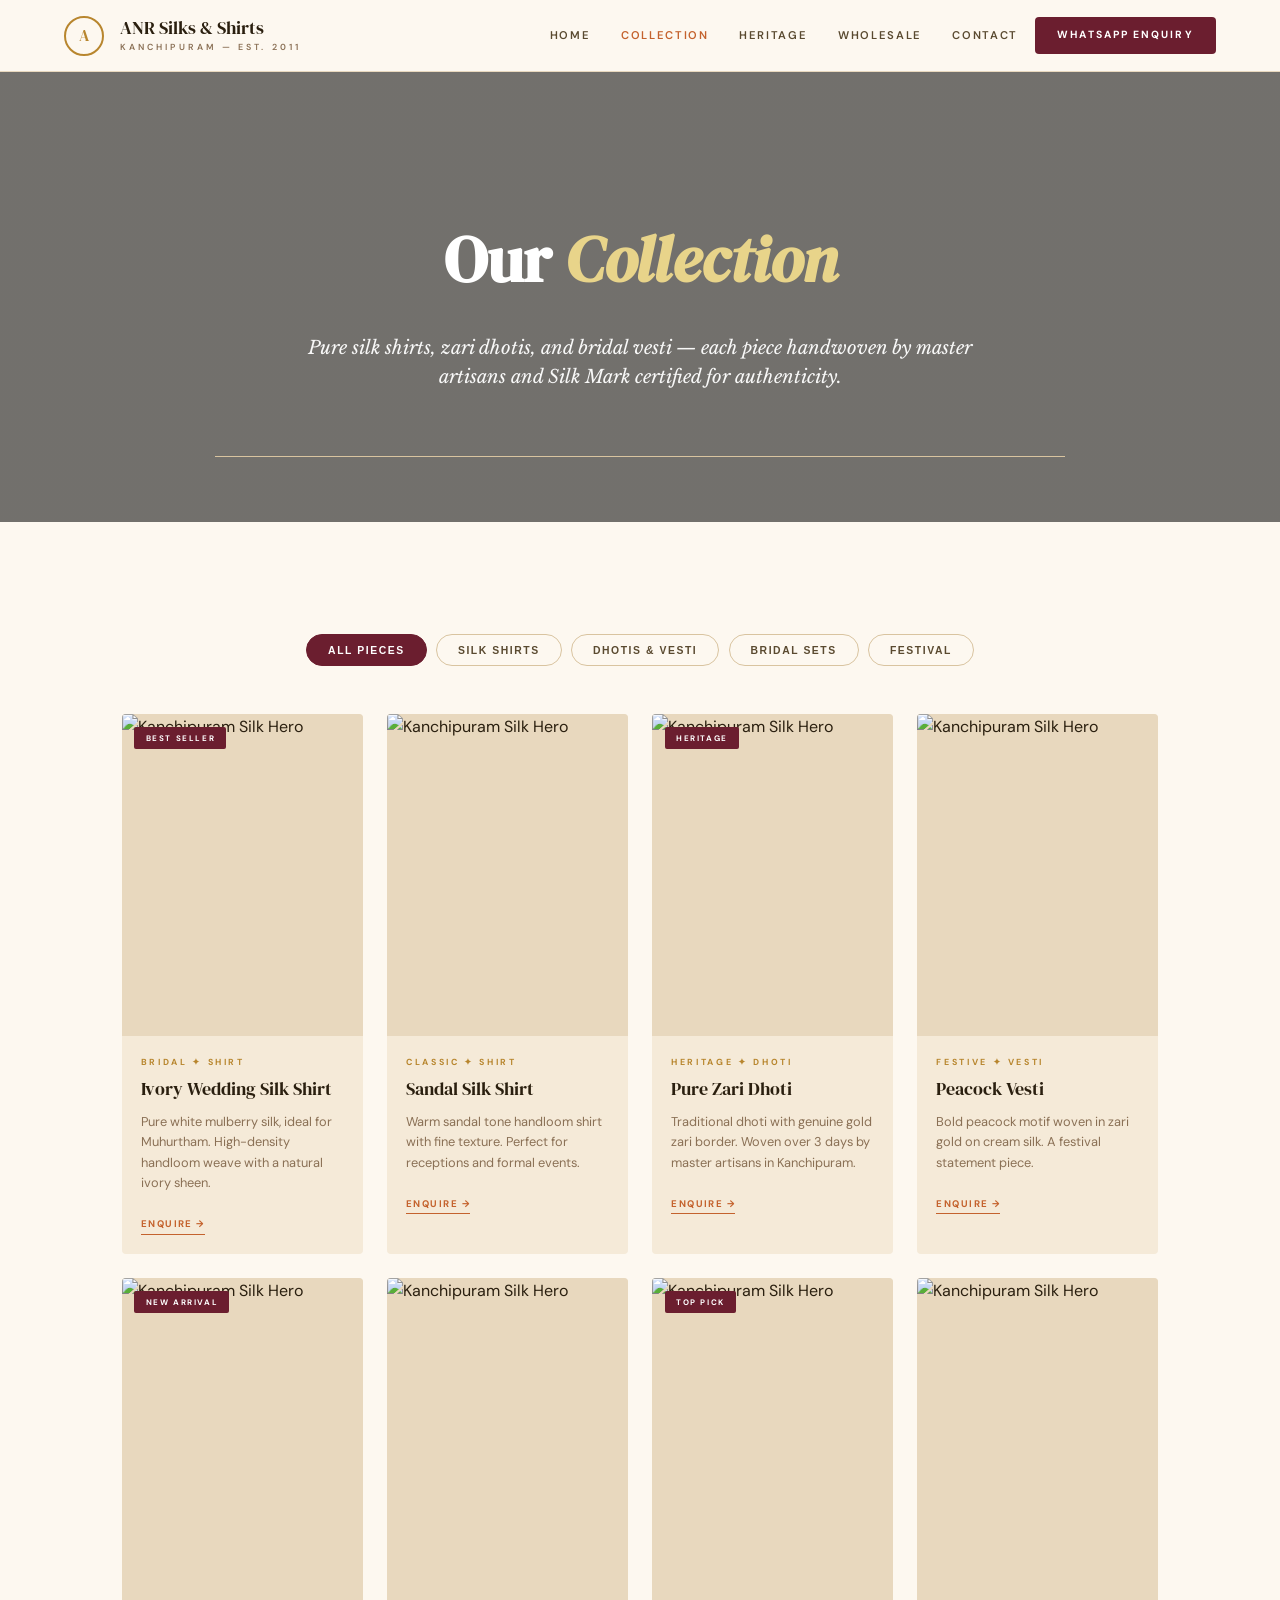
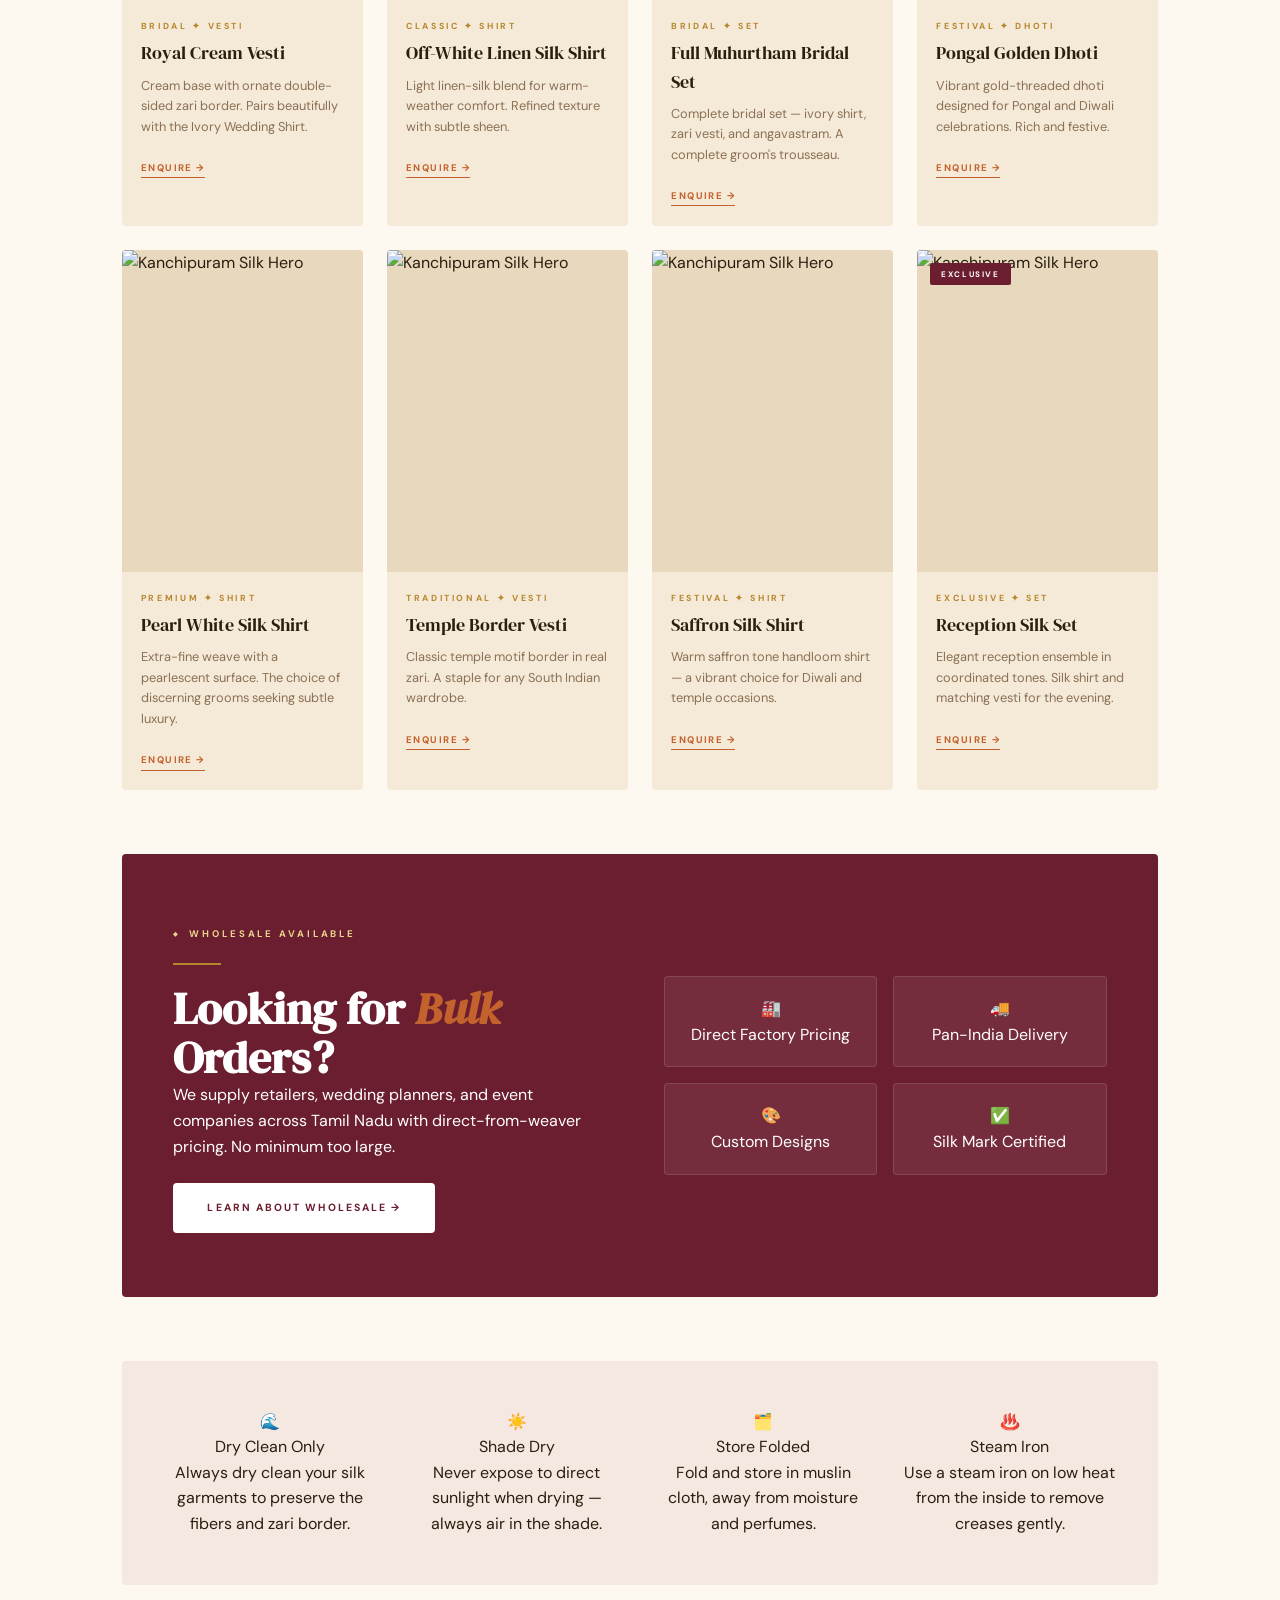
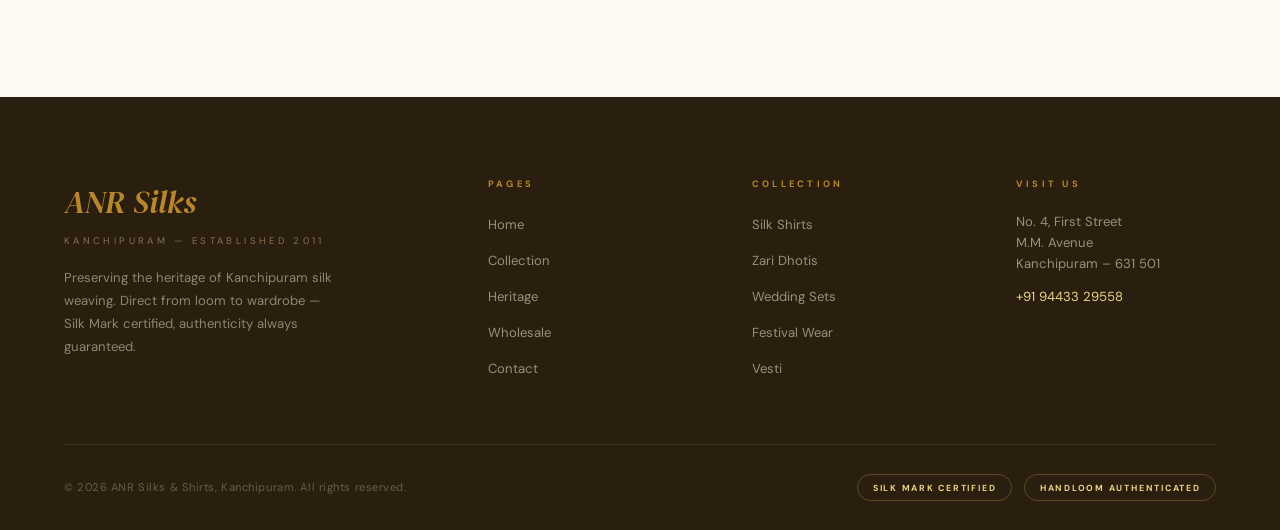
==== pages/collection.html @ 631fad94 "Add files via upload" ====
<!DOCTYPE html>
<html lang="en">
<head>
    <meta charset="UTF-8">
    <meta name="viewport" content="width=device-width, initial-scale=1.0">
    <title>Collection | ANR Silks & Shirts Kanchipuram</title>
    <meta name="description" content="Explore ANR Silks' full collection — silk shirts, zari dhotis, vesti and bridal sets. Authentic Kanchipuram handloom. Silk Mark certified.">
    <link rel="stylesheet" href="../shared.css">
    <style>
    /* ── Animations ── */
    .reveal { opacity: 0; transform: translateY(24px); transition: opacity 0.65s ease, transform 0.65s ease; }
    .reveal.revealed { opacity: 1; transform: translateY(0); }
    .reveal-d1 { transition-delay: 0.08s; }
    .reveal-d2 { transition-delay: 0.16s; }
    .reveal-d3 { transition-delay: 0.24s; }
    .reveal-d4 { transition-delay: 0.32s; }

    /* ── Hero Banner & Absolute Centering ── */
    .collection-hero-wrap {
        margin-top: var(--nav-h);
        background-image: linear-gradient(rgba(0,0,0,0.55), rgba(0,0,0,0.55)), url('../images/collection-banner.png');
        background-size: cover;
        background-position: center;
        background-repeat: no-repeat;
        min-height: 50vh;
        display: flex;
        align-items: center;    /* Vertical Center */
        justify-content: center; /* Horizontal Center */
        color: #fff;
        padding: 2rem 5%;
    }

    .collection-hero-wrap .page-hero {
        background: transparent;
        max-width: 850px;
        width: 100%;
        display: flex;
        flex-direction: column;
        align-items: center;    /* Center align all items (h1, p, img) */
        text-align: center;     /* Center align text lines */
    }

    .silk-mark-cert {
        width: 70px;
        height: auto;
        margin-bottom: 1.5rem;
        filter: drop-shadow(0 2px 4px rgba(0,0,0,0.3));
    }

    .collection-hero-wrap h1 {
        font-family: 'DM Serif Display', serif;
        font-size: clamp(2.2rem, 6vw, 4rem); /* Responsive font sizing */
        color: #fff;
        margin: 0.5rem 0;
        line-height: 1.1;
        padding-left: 0 !important; /* Forces removal of the breaking inline style */
    }

    .collection-hero-wrap h1 em {
        font-style: italic;
        color: var(--gold-pale);
    }

    .collection-hero-wrap p {
        color: rgba(255,255,255,0.95);
        font-size: clamp(0.95rem, 2vw, 1.15rem);
        line-height: 1.6;
        max-width: 700px;
        margin-top: 1rem;
    }

    /* ── Filter Bar ── */
    .filter-bar {
        display: flex; gap: 0.6rem; flex-wrap: wrap;
        margin-bottom: 3rem;
        justify-content: center;
    }
    .filter-btn {
        font-size: 0.65rem; font-weight: 700; letter-spacing: 0.15em; text-transform: uppercase;
        padding: 0.6rem 1.3rem; border-radius: 100px; cursor: pointer;
        border: 1.5px solid var(--sand); background: var(--ivory); color: var(--text-mid);
        transition: all 0.2s;
    }
    .filter-btn:hover, .filter-btn.active { background: var(--maroon); border-color: var(--maroon); color: #fff; }

    /* ── Product Grid ── */
    .product-grid {
        display: grid;
        grid-template-columns: repeat(4, 1fr);
        gap: 1.5rem;
    }
    .product-card {
        background: var(--cream); border-radius: var(--radius);
        overflow: hidden; transition: transform 0.3s, box-shadow 0.3s;
    }
    .product-card:hover { transform: translateY(-4px); box-shadow: var(--shadow-md); }
    .product-img {
        aspect-ratio: 3/4; position: relative; overflow: hidden;
        display: flex; align-items: center; justify-content: center;
        background: var(--sand-light);
    }
    .product-img img { width: 100%; height: 100%; object-fit: cover; transition: transform 0.5s; }
    .product-card:hover .product-img img { transform: scale(1.04); }

    .product-badge {
        position: absolute; top: 0.8rem; left: 0.8rem;
        background: var(--maroon); color: #fff;
        font-size: 0.5rem; font-weight: 700; letter-spacing: 0.2em; text-transform: uppercase;
        padding: 0.3rem 0.7rem; border-radius: 2px; z-index: 5;
    }
    .product-body { padding: 1.2rem; }
    .product-cat { font-size: 0.55rem; font-weight: 700; letter-spacing: 0.3em; text-transform: uppercase; color: var(--gold); display: block; margin-bottom: 0.4rem; }
    .product-name { font-family: 'DM Serif Display', serif; font-size: 1.1rem; color: var(--text-dark); margin-bottom: 0.5rem; }
    .product-desc { font-size: 0.8rem; color: var(--text-light); line-height: 1.6; margin-bottom: 1rem; }
    .product-cta {
        display: inline-block; font-size: 0.6rem; font-weight: 700; letter-spacing: 0.15em; text-transform: uppercase;
        color: var(--terracotta); border-bottom: 1.5px solid var(--terracotta); padding-bottom: 2px;
        transition: 0.2s; text-decoration: none;
    }

    /* ── Featured Sections ── */
    .feature-band {
        background: var(--maroon); color: #fff;
        padding: 4rem 5%; margin-top: 4rem; border-radius: var(--radius);
        display: grid; grid-template-columns: 1fr 1fr; gap: 3rem; align-items: center;
    }
    .fb-right { display: grid; grid-template-columns: 1fr 1fr; gap: 1rem; }
    .fb-card { background: rgba(255,255,255,0.07); border: 1px solid rgba(255,255,255,0.12); border-radius: var(--radius); padding: 1.2rem; text-align: center; }

    .care-strip {
        background: var(--terra-pale); border-radius: var(--radius);
        padding: 3rem 4%; display: grid; grid-template-columns: repeat(4, 1fr); gap: 2rem;
        margin-top: 4rem; text-align: center;
    }

    /* ── Responsive ── */
    @media (max-width: 1024px) { .product-grid { grid-template-columns: repeat(3, 1fr); } }
    @media (max-width: 768px) {
        .product-grid { grid-template-columns: repeat(2, 1fr); gap: 1rem; }
        .feature-band { grid-template-columns: 1fr; }
        .care-strip { grid-template-columns: repeat(2, 1fr); }
        .collection-hero-wrap { min-height: 40vh; }
    }
    @media (max-width: 480px) {
        .product-grid { grid-template-columns: repeat(2, 1fr); }
        .care-strip { grid-template-columns: 1fr 1fr; }
        .collection-hero-wrap h1 { font-size: 2rem; }
    }
</style>
</head>
<body>

<!-- NAV -->
<nav class="site-nav">
    <a href="../index.html" class="nav-brand">
        <div class="nav-emblem">A</div>
        <div class="nav-brand-text">
            <span class="nav-brand-name">ANR Silks & Shirts</span>
            <span class="nav-brand-sub">Kanchipuram — Est. 2011</span>
        </div>
    </a>
    <div class="nav-links">
        <a href="../index.html">Home</a>
        <a href="collection.html" class="active">Collection</a>
        <a href="heritage.html">Heritage</a>
        <a href="wholesale.html">Wholesale</a>
        <a href="contact.html">Contact</a>
        <a href="https://wa.me/919443329558" class="nav-cta">WhatsApp Enquiry</a>
    </div>
    <button class="nav-hamburger" aria-label="Menu">
        <span></span><span></span><span></span>
    </button>
</nav>
<div class="nav-drawer">
    <a href="../index.html">Home</a>
    <a href="collection.html" class="active">Collection</a>
    <a href="heritage.html">Heritage</a>
    <a href="wholesale.html">Wholesale</a>
    <a href="contact.html">Contact</a>
    <a href="https://wa.me/919443329558" class="drawer-cta">WhatsApp Enquiry →</a>
</div>

<!-- PAGE HERO -->
<header class="collection-hero-wrap">
    <div class="page-hero reveal">
        <!-- <div class="breadcrumb">
            <a href="../index.html">Home</a><span> › </span><span>Collection</span>
        </div>
        
        <img src="../images/silk-mark-logo.png" alt="Silk Mark Certified" class="silk-mark-cert" style="width: 70px; margin-bottom: 1.5rem;"> -->

        <h1>Our <em>Collection</em></h1>
        
        <p>Pure silk shirts, zari dhotis, and bridal vesti — each piece handwoven by master artisans and Silk Mark certified for authenticity.</p>
    </div>
</header>

<!-- COLLECTION SECTION -->
<section class="section-lg" style="background:var(--ivory);">
    <div class="container">
        <!-- Filters -->
        <div class="filter-bar reveal">
            <button class="filter-btn active" onclick="filterProducts('all',this)">All Pieces</button>
            <button class="filter-btn" onclick="filterProducts('shirt',this)">Silk Shirts</button>
            <button class="filter-btn" onclick="filterProducts('dhoti',this)">Dhotis & Vesti</button>
            <button class="filter-btn" onclick="filterProducts('bridal',this)">Bridal Sets</button>
            <button class="filter-btn" onclick="filterProducts('festival',this)">Festival</button>
        </div>

        <!-- Product grid -->
        <div class="product-grid" id="product-grid">

            <div class="product-card reveal reveal-d1" data-cat="bridal shirt">
                <div class="product-img pi1">
                    <div class="product-badge">Best Seller</div>
                    <img src="../images/c1.png" alt="Kanchipuram Silk Hero">
                </div>
                <div class="product-body">
                    <span class="product-cat">Bridal ✦ Shirt</span>
                    <div class="product-name">Ivory Wedding Silk Shirt</div>
                    <p class="product-desc">Pure white mulberry silk, ideal for Muhurtham. High-density handloom weave with a natural ivory sheen.</p>
                    <a href="contact.html" class="product-cta">Enquire →</a>
                </div>
            </div>

            <div class="product-card reveal reveal-d2" data-cat="shirt">
                <div class="product-img pi2"><img src="../images/c2.png" alt="Kanchipuram Silk Hero"></div>
                <div class="product-body">
                    <span class="product-cat">Classic ✦ Shirt</span>
                    <div class="product-name">Sandal Silk Shirt</div>
                    <p class="product-desc">Warm sandal tone handloom shirt with fine texture. Perfect for receptions and formal events.</p>
                    <a href="contact.html" class="product-cta">Enquire →</a>
                </div>
            </div>

            <div class="product-card reveal reveal-d3" data-cat="dhoti">
                <div class="product-img pi3">
                    <div class="product-badge">Heritage</div>
                    <img src="../images/c3.png" alt="Kanchipuram Silk Hero">
                </div>
                <div class="product-body">
                    <span class="product-cat">Heritage ✦ Dhoti</span>
                    <div class="product-name">Pure Zari Dhoti</div>
                    <p class="product-desc">Traditional dhoti with genuine gold zari border. Woven over 3 days by master artisans in Kanchipuram.</p>
                    <a href="contact.html" class="product-cta">Enquire →</a>
                </div>
            </div>

            <div class="product-card reveal reveal-d4" data-cat="festival dhoti">
                <div class="product-img pi4"><img src="../images/c4.png" alt="Kanchipuram Silk Hero"></div>
                <div class="product-body">
                    <span class="product-cat">Festive ✦ Vesti</span>
                    <div class="product-name">Peacock Vesti</div>
                    <p class="product-desc">Bold peacock motif woven in zari gold on cream silk. A festival statement piece.</p>
                    <a href="contact.html" class="product-cta">Enquire →</a>
                </div>
            </div>

            <div class="product-card reveal reveal-d1" data-cat="bridal dhoti">
                <div class="product-img pi5">
                    <div class="product-badge">New Arrival</div>
                    <img src="../images/c5.png" alt="Kanchipuram Silk Hero">
                </div>
                <div class="product-body">
                    <span class="product-cat">Bridal ✦ Vesti</span>
                    <div class="product-name">Royal Cream Vesti</div>
                    <p class="product-desc">Cream base with ornate double-sided zari border. Pairs beautifully with the Ivory Wedding Shirt.</p>
                    <a href="contact.html" class="product-cta">Enquire →</a>
                </div>
            </div>

            <div class="product-card reveal reveal-d2" data-cat="shirt">
                <div class="product-img pi6"><img src="../images/c6.png" alt="Kanchipuram Silk Hero"></div>
                <div class="product-body">
                    <span class="product-cat">Classic ✦ Shirt</span>
                    <div class="product-name">Off-White Linen Silk Shirt</div>
                    <p class="product-desc">Light linen-silk blend for warm-weather comfort. Refined texture with subtle sheen.</p>
                    <a href="contact.html" class="product-cta">Enquire →</a>
                </div>
            </div>

            <div class="product-card reveal reveal-d3" data-cat="bridal">
                <div class="product-img pi7">
                    <div class="product-badge">Top Pick</div>
                    <img src="../images/c7.png" alt="Kanchipuram Silk Hero">
                </div>
                <div class="product-body">
                    <span class="product-cat">Bridal ✦ Set</span>
                    <div class="product-name">Full Muhurtham Bridal Set</div>
                    <p class="product-desc">Complete bridal set — ivory shirt, zari vesti, and angavastram. A complete groom's trousseau.</p>
                    <a href="contact.html" class="product-cta">Enquire →</a>
                </div>
            </div>

            <div class="product-card reveal reveal-d4" data-cat="festival">
                <div class="product-img pi8"><img src="../images/c8.png" alt="Kanchipuram Silk Hero"></div>
                <div class="product-body">
                    <span class="product-cat">Festival ✦ Dhoti</span>
                    <div class="product-name">Pongal Golden Dhoti</div>
                    <p class="product-desc">Vibrant gold-threaded dhoti designed for Pongal and Diwali celebrations. Rich and festive.</p>
                    <a href="contact.html" class="product-cta">Enquire →</a>
                </div>
            </div>

            <div class="product-card reveal reveal-d1" data-cat="shirt">
                <div class="product-img pi9"><img src="../images/c9.png" alt="Kanchipuram Silk Hero"></div>
                <div class="product-body">
                    <span class="product-cat">Premium ✦ Shirt</span>
                    <div class="product-name">Pearl White Silk Shirt</div>
                    <p class="product-desc">Extra-fine weave with a pearlescent surface. The choice of discerning grooms seeking subtle luxury.</p>
                    <a href="contact.html" class="product-cta">Enquire →</a>
                </div>
            </div>

            <div class="product-card reveal reveal-d2" data-cat="dhoti">
                <div class="product-img pi10"><img src="../images/c10.png" alt="Kanchipuram Silk Hero"></div>
                <div class="product-body">
                    <span class="product-cat">Traditional ✦ Vesti</span>
                    <div class="product-name">Temple Border Vesti</div>
                    <p class="product-desc">Classic temple motif border in real zari. A staple for any South Indian wardrobe.</p>
                    <a href="contact.html" class="product-cta">Enquire →</a>
                </div>
            </div>

            <div class="product-card reveal reveal-d3" data-cat="festival shirt">
                <div class="product-img pi11"><img src="../images/c11.png" alt="Kanchipuram Silk Hero"></div>
                <div class="product-body">
                    <span class="product-cat">Festival ✦ Shirt</span>
                    <div class="product-name">Saffron Silk Shirt</div>
                    <p class="product-desc">Warm saffron tone handloom shirt — a vibrant choice for Diwali and temple occasions.</p>
                    <a href="contact.html" class="product-cta">Enquire →</a>
                </div>
            </div>

            <div class="product-card reveal reveal-d4" data-cat="bridal">
                <div class="product-img pi12">
                    <div class="product-badge">Exclusive</div>
                    <img src="../images/c12.png" alt="Kanchipuram Silk Hero">
                </div>
                <div class="product-body">
                    <span class="product-cat">Exclusive ✦ Set</span>
                    <div class="product-name">Reception Silk Set</div>
                    <p class="product-desc">Elegant reception ensemble in coordinated tones. Silk shirt and matching vesti for the evening.</p>
                    <a href="contact.html" class="product-cta">Enquire →</a>
                </div>
            </div>

        </div><!-- /product-grid -->

        <!-- Feature band -->
        <div class="feature-band reveal">
            <div>
                <div class="tag-pill" style="color:var(--gold-pale);">Wholesale Available</div>
                <div class="gold-rule"></div>
                <h2 class="serif-title" style="color: #fff !important;">Looking for <em>Bulk</em> Orders?</h2>
                <p>We supply retailers, wedding planners, and event companies across Tamil Nadu with direct-from-weaver pricing. No minimum too large.</p>
                <a href="wholesale.html" class="btn btn-white" style="margin-top:1.5rem;">Learn About Wholesale →</a>
            </div>
            <div class="fb-right">
                <div class="fb-card"><div class="fb-card-icon">🏭</div><div class="fb-card-title">Direct Factory Pricing</div></div>
                <div class="fb-card"><div class="fb-card-icon">🚚</div><div class="fb-card-title">Pan-India Delivery</div></div>
                <div class="fb-card"><div class="fb-card-icon">🎨</div><div class="fb-card-title">Custom Designs</div></div>
                <div class="fb-card"><div class="fb-card-icon">✅</div><div class="fb-card-title">Silk Mark Certified</div></div>
            </div>
        </div>

        <!-- Care guide -->
        <div class="care-strip reveal">
            <div>
                <div class="care-item-icon">🌊</div>
                <div class="care-item-title">Dry Clean Only</div>
                <p class="care-item-text">Always dry clean your silk garments to preserve the fibers and zari border.</p>
            </div>
            <div>
                <div class="care-item-icon">☀️</div>
                <div class="care-item-title">Shade Dry</div>
                <p class="care-item-text">Never expose to direct sunlight when drying — always air in the shade.</p>
            </div>
            <div>
                <div class="care-item-icon">🗂️</div>
                <div class="care-item-title">Store Folded</div>
                <p class="care-item-text">Fold and store in muslin cloth, away from moisture and perfumes.</p>
            </div>
            <div>
                <div class="care-item-icon">♨️</div>
                <div class="care-item-title">Steam Iron</div>
                <p class="care-item-text">Use a steam iron on low heat from the inside to remove creases gently.</p>
            </div>
        </div>
    </div>
</section>

<!-- FOOTER -->
<footer class="site-footer">
    <div class="footer-grid">
        <div>
            <div class="footer-brand-name">ANR Silks</div>
            <div class="footer-brand-sub">Kanchipuram — Established 2011</div>
            <p class="footer-desc">Preserving the heritage of Kanchipuram silk weaving. Direct from loom to wardrobe — Silk Mark certified, authenticity always guaranteed.</p>
        </div>
        <div class="footer-col">
            <h4>Pages</h4>
            <ul>
                <li><a href="../index.html">Home</a></li>
                <li><a href="collection.html">Collection</a></li>
                <li><a href="heritage.html">Heritage</a></li>
                <li><a href="wholesale.html">Wholesale</a></li>
                <li><a href="contact.html">Contact</a></li>
            </ul>
        </div>
        <div class="footer-col">
            <h4>Collection</h4>
            <ul>
                <li><a href="collection.html">Silk Shirts</a></li>
                <li><a href="collection.html">Zari Dhotis</a></li>
                <li><a href="collection.html">Wedding Sets</a></li>
                <li><a href="collection.html">Festival Wear</a></li>
                <li><a href="collection.html">Vesti</a></li>
            </ul>
        </div>
        <div class="footer-col">
            <h4>Visit Us</h4>
            <p class="footer-contact-val">No. 4, First Street<br>M.M. Avenue<br>Kanchipuram – 631 501</p>
            <p class="footer-contact-val" style="margin-top:0.8rem;"><a href="tel:+919443329558">+91 94433 29558</a></p>
        </div>
    </div>
    <div class="footer-bottom">
        <p class="footer-copy">© 2026 ANR Silks & Shirts, Kanchipuram. All rights reserved.</p>
        <div class="footer-badges">
            <div class="foot-badge">Silk Mark Certified</div>
            <div class="foot-badge">Handloom Authenticated</div>
        </div>
    </div>
</footer>

<script src="../shared.js"></script>
<script>
function filterProducts(cat, btn) {
    document.querySelectorAll('.filter-btn').forEach(b => b.classList.remove('active'));
    btn.classList.add('active');
    document.querySelectorAll('.product-card').forEach(card => {
        if (cat === 'all' || card.dataset.cat.includes(cat)) {
            card.style.display = '';
        } else {
            card.style.display = 'none';
        }
    });
}
</script>
</body>
</html>
---- shared.css ----
/* ═══════════════════════════════════════════════
   ANR SILKS & SHIRTS — SHARED STYLESHEET
   Warm Cream South Indian Editorial
═══════════════════════════════════════════════ */

@import url('https://fonts.googleapis.com/css2?family=DM+Serif+Display:ital@0;1&family=Libre+Baskerville:ital,wght@0,400;0,700;1,400&family=DM+Sans:opsz,wght@9..40,300;9..40,400;9..40,500;9..40,600;9..40,700&display=swap');

/* ─── TOKENS ─── */
:root {
    --ivory:      #fdf8f0;
    --cream:      #f5ead8;
    --warm:       #ede0c8;
    --sand:       #d9c4a0;
    --sand-light: #e8d8be;
    --gold:       #B8862E;
    --gold-bright:#D4AF37;
    --gold-pale:  #e8d48a;
    --terracotta: #C4622D;
    --terra-pale: #f5e8e0;
    --maroon:     #6B1E2F;
    --maroon-dark:#4a1420;
    --text-dark:  #2a1f0f;
    --text-mid:   #5a4a30;
    --text-light: #8a7055;
    --shadow-sm:  0 2px 8px rgba(42,31,15,0.08);
    --shadow-md:  0 6px 24px rgba(42,31,15,0.12);
    --shadow-lg:  0 16px 48px rgba(42,31,15,0.16);
    --radius:     4px;
    --nav-h:      72px;
}

/* ─── RESET ─── */
*, *::before, *::after { margin: 0; padding: 0; box-sizing: border-box; }
html { scroll-behavior: smooth; font-size: 16px; }
body {
    font-family: 'DM Sans', sans-serif;
    background: var(--ivory);
    color: var(--text-dark);
    overflow-x: hidden;
    line-height: 1.6;
}
img { display: block; width: 100%; height: 100%; object-fit: cover; }
a { text-decoration: none; color: inherit; }
ul { list-style: none; }

/* ─── SCROLLBAR ─── */
::-webkit-scrollbar { width: 5px; }
::-webkit-scrollbar-track { background: var(--cream); }
::-webkit-scrollbar-thumb { background: var(--gold); border-radius: 3px; }

/* ═══════════════════════════════════════════════
   NAVIGATION
═══════════════════════════════════════════════ */
.site-nav {
    position: fixed; top: 0; left: 0; right: 0; z-index: 1000;
    height: var(--nav-h);
    background: var(--ivory);
    border-bottom: 1.5px solid var(--sand-light);
    display: flex; align-items: center;
    padding: 0 5%;
    justify-content: space-between;
    transition: box-shadow 0.3s;
}
.site-nav.scrolled { box-shadow: var(--shadow-md); }

/* Brand */
.nav-brand { display: flex; align-items: center; gap: 1rem; flex-shrink: 0; }
.nav-emblem {
    width: 40px; height: 40px; border: 2px solid var(--gold);
    border-radius: 50%; display: flex; align-items: center; justify-content: center;
    font-family: 'DM Serif Display', serif; font-size: 1rem; color: var(--gold);
    flex-shrink: 0;
}
.nav-brand-text {}
.nav-brand-name {
    display: block; font-family: 'DM Serif Display', serif;
    font-size: 1.15rem; color: var(--text-dark); line-height: 1.2;
}
.nav-brand-sub {
    display: block; font-size: 0.55rem; color: var(--text-light);
    letter-spacing: 0.35em; text-transform: uppercase; font-weight: 600;
}

/* Desktop links */
.nav-links {
    display: flex; gap: 0.2rem; align-items: center;
}
.nav-links a {
    font-size: 0.7rem; font-weight: 600;
    letter-spacing: 0.15em; text-transform: uppercase;
    color: var(--text-mid); padding: 0.5rem 0.85rem;
    border-radius: 2px; transition: color 0.2s, background 0.2s;
    white-space: nowrap;
}
.nav-links a:hover, .nav-links a.active { color: var(--gold); }
.nav-links a.active { color: var(--terracotta); }

.nav-cta {
    background: var(--maroon); color: #fff !important;
    font-size: 0.65rem !important; font-weight: 700 !important;
    letter-spacing: 0.2em !important; text-transform: uppercase !important;
    padding: 0.65rem 1.4rem !important; border-radius: var(--radius) !important;
    transition: background 0.3s !important; flex-shrink: 0;
    white-space: nowrap;
}
.nav-cta:hover { background: var(--gold) !important; color: var(--ivory) !important; }

/* Hamburger */
.nav-hamburger {
    display: none; flex-direction: column; gap: 5px;
    background: none; border: none; cursor: pointer; padding: 4px;
}
.nav-hamburger span {
    display: block; width: 24px; height: 2px;
    background: var(--text-dark); border-radius: 2px;
    transition: all 0.3s;
}
.nav-hamburger.open span:nth-child(1) { transform: translateY(7px) rotate(45deg); }
.nav-hamburger.open span:nth-child(2) { opacity: 0; }
.nav-hamburger.open span:nth-child(3) { transform: translateY(-7px) rotate(-45deg); }

/* Mobile drawer */
.nav-drawer {
    position: fixed; 
    top: var(--nav-h); 
    left: 0; 
    right: 0; 
    z-index: 999;
    background: var(--ivory); border-bottom: 2px solid var(--sand);
    padding: 1.5rem 5% 2rem;
    display: none; flex-direction: column; gap: 0.5rem;
    box-shadow: var(--shadow-lg);
    /* This ensures it stays under the nav regardless of body content */
    max-height: calc(100dvh - var(--nav-h));
    overflow-y: auto;
}
.nav-drawer.open { display: flex; }
.nav-drawer a {
    font-size: 0.85rem; font-weight: 600; letter-spacing: 0.1em; text-transform: uppercase;
    color: var(--text-mid); padding: 0.75rem 0;
    border-bottom: 1px solid var(--sand-light); transition: color 0.2s;
}
.nav-drawer a:last-child { border-bottom: none; }
.nav-drawer a:hover, .nav-drawer a.active { color: var(--terracotta); }
.nav-drawer .drawer-cta {
    background: var(--maroon); color: #fff; text-align: center;
    padding: 1rem; margin-top: 0.5rem; border-radius: var(--radius);
    border-bottom: none !important;
}

/* ═══════════════════════════════════════════════
   MARQUEE
═══════════════════════════════════════════════ */
/* ═══════════════════════════════════════════════
   MARQUEE - FIXED & FAST
═══════════════════════════════════════════════ */
.marquee-bar {
    background: var(--maroon);
    padding: 0.85rem 0;
    overflow: hidden;
    width: 100%;
    position: relative;
    z-index: 10; /* Ensures it stays above the hero */
    display: block !important; /* Forces visibility */
}

.marquee-track {
    display: flex;
    width: max-content; /* Critical: Prevents text from wrapping/hiding */
    gap: 3rem;
    /* Faster speed: 20s for desktop, even faster for mobile below */
    animation: marquee-scroll 20s linear infinite; 
    white-space: nowrap;
}

.marquee-track span {
    font-size: 0.65rem;
    font-weight: 700;
    letter-spacing: 0.3em;
    text-transform: uppercase;
    color: rgba(255,255,255,0.9);
}

@keyframes marquee-scroll {
    from { transform: translateX(0); }
    /* Moves exactly half the width for a seamless loop */
    to { transform: translateX(-50%); } 
}

/* ─── Mobile Speed ─── */
@media (max-width: 768px) {
    .marquee-track {
        /* Faster on mobile because the screen is narrower */
        animation: marquee-scroll 28s linear infinite; 
    }
}
.marquee-track .m-sep { color: var(--gold-pale); }
@keyframes marquee-scroll { from { transform: translateX(0); } to { transform: translateX(-50%); } }

/* ═══════════════════════════════════════════════
   PAGE HERO BANNER (inner pages)
═══════════════════════════════════════════════ */
.page-hero {
    background: var(--cream);
    padding: 5rem 5% 4rem;
    border-bottom: 1.5px solid var(--sand);
    display: flex; flex-direction: column; align-items: flex-start;
    gap: 0.8rem;
}
.page-hero-eyebrow {
    display: flex; align-items: center; gap: 0.8rem;
    font-size: 0.6rem; font-weight: 700; letter-spacing: 0.4em; text-transform: uppercase; color: var(--gold);
}
.page-hero-eyebrow::before { content: '◆'; font-size: 0.4rem; }
.page-hero h1 {
    font-family: 'DM Serif Display', serif;
    font-size: clamp(2.2rem, 5vw, 4.5rem);
    line-height: 1.05; color: var(--text-dark);
}
.page-hero h1 em { font-style: italic; color: var(--terracotta); }
.page-hero p {
    font-family: 'Libre Baskerville', serif;
    font-style: italic; color: var(--text-light);
    font-size: clamp(0.9rem, 1.5vw, 1.05rem); max-width: 560px; line-height: 1.75;
}
.breadcrumb {
    display: flex; gap: 0.5rem; align-items: center;
    font-size: 0.65rem; color: var(--text-light); font-weight: 500; letter-spacing: 0.05em;
}
.breadcrumb a { color: var(--gold); transition: color 0.2s; }
.breadcrumb a:hover { color: var(--terracotta); }
.breadcrumb span { color: var(--sand); }

/* ═══════════════════════════════════════════════
   SHARED UTILITIES
═══════════════════════════════════════════════ */
.container { width: 100%; max-width: 1280px; margin: 0 auto; padding: 0 5%; }

/* Tag pill */
.tag-pill {
    display: inline-flex; align-items: center; gap: 0.5rem;
    font-size: 0.6rem; font-weight: 700; letter-spacing: 0.3em; text-transform: uppercase;
    color: var(--terracotta);
}
.tag-pill::before { content: '◆'; font-size: 0.4rem; }

/* Serif display title */
.serif-title {
    font-family: 'DM Serif Display', serif;
    font-size: clamp(1.8rem, 3.5vw, 3.5rem);
    line-height: 1.1; color: var(--text-dark);
}
.serif-title em { font-style: italic; color: var(--terracotta); }

.serif-title-sm {
    font-family: 'DM Serif Display', serif;
    font-size: clamp(1.4rem, 2.5vw, 2.2rem);
    line-height: 1.15; color: var(--text-dark);
}

/* Body text */
.body-text { font-size: 0.9rem; color: var(--text-light); line-height: 1.85; }

/* Section spacing */
.section { padding: 5rem 5%; }
.section-lg { padding: 7rem 5%; }

/* Horizontal rule */
.gold-rule { width: 48px; height: 2px; background: var(--gold); margin: 1.2rem 0; }
.gold-rule.center { margin: 1.2rem auto; }

/* ─── BUTTONS ─── */
.btn {
    display: inline-block; font-size: 0.65rem; font-weight: 700;
    letter-spacing: 0.2em; text-transform: uppercase;
    padding: 0.9rem 2rem; border-radius: var(--radius);
    transition: all 0.25s; cursor: pointer; border: 2px solid transparent;
    white-space: nowrap;
}
.btn-primary { background: var(--terracotta); color: #fff; border-color: var(--terracotta); }
.btn-primary:hover { background: var(--maroon); border-color: var(--maroon); transform: translateY(-1px); box-shadow: var(--shadow-md); }
.btn-maroon { background: var(--maroon); color: #fff; border-color: var(--maroon); }
.btn-maroon:hover { background: var(--terracotta); border-color: var(--terracotta); transform: translateY(-1px); }
.btn-gold { background: var(--gold); color: var(--ivory); border-color: var(--gold); }
.btn-gold:hover { background: var(--gold-bright); border-color: var(--gold-bright); transform: translateY(-1px); }
.btn-outline { background: transparent; color: var(--gold); border-color: var(--gold); }
.btn-outline:hover { background: var(--gold); color: var(--ivory); }
.btn-outline-terra { background: transparent; color: var(--terracotta); border-color: var(--terracotta); }
.btn-outline-terra:hover { background: var(--terracotta); color: #fff; }
.btn-white { background: #fff; color: var(--maroon); border-color: #fff; }
.btn-white:hover { background: var(--gold-pale); border-color: var(--gold-pale); }
.btn-sm { padding: 0.6rem 1.4rem; font-size: 0.6rem; }
.btn-lg { padding: 1.1rem 2.8rem; font-size: 0.7rem; }

/* ─── IMAGE PLACEHOLDERS ─── */
.img-ph {
    background: linear-gradient(135deg, var(--warm) 0%, var(--sand) 100%);
    display: flex; align-items: center; justify-content: center;
    font-family: monospace; font-size: 0.65rem; color: var(--text-light);
    border-radius: var(--radius);
}

/* ─── CARDS ─── */
.card {
    background: var(--ivory); border: 1px solid var(--sand-light);
    border-radius: var(--radius); overflow: hidden;
    transition: box-shadow 0.3s, transform 0.3s;
}
.card:hover { box-shadow: var(--shadow-md); transform: translateY(-3px); }

/* ─── SECTION HEADER ─── */
.sec-head { margin-bottom: 3.5rem; }
.sec-head.center { text-align: center; }
.sec-head.center .gold-rule { margin: 1.2rem auto; }
.sec-head.center .tag-pill { justify-content: center; }

/* ═══════════════════════════════════════════════
   FOOTER
═══════════════════════════════════════════════ */
.site-footer {
    background: var(--text-dark); color: var(--cream);
    padding: 5rem 5% 0;
}
.footer-grid {
    display: grid;
    grid-template-columns: 1.8fr 1fr 1fr 1fr;
    gap: 4rem; padding-bottom: 4rem;
    border-bottom: 1px solid rgba(255,255,255,0.08);
}
.footer-brand-name {
    font-family: 'DM Serif Display', serif;
    font-size: 2rem; font-style: italic; color: var(--gold);
}
.footer-brand-sub {
    font-size: 0.6rem; letter-spacing: 0.35em; text-transform: uppercase;
    color: var(--text-light); margin-top: 0.3rem;
}
.footer-desc {
    font-size: 0.82rem; color: rgba(245,234,216,0.5);
    line-height: 1.75; margin-top: 1.2rem; max-width: 280px;
}
.footer-col h4 {
    font-size: 0.58rem; font-weight: 700; letter-spacing: 0.35em; text-transform: uppercase;
    color: var(--gold); margin-bottom: 1.2rem;
}
.footer-col ul { display: flex; flex-direction: column; gap: 0.65rem; }
.footer-col ul li a {
    font-size: 0.82rem; color: rgba(245,234,216,0.55); transition: color 0.2s;
}
.footer-col ul li a:hover { color: var(--gold); }
.footer-contact-val { font-size: 0.82rem; color: rgba(245,234,216,0.55); line-height: 1.6; margin-top: 0.3rem; }
.footer-contact-val a { color: var(--gold-pale); transition: color 0.2s; }
.footer-contact-val a:hover { color: var(--gold); }
.footer-bottom {
    padding: 1.8rem 0;
    display: flex; justify-content: space-between; align-items: center;
    flex-wrap: wrap; gap: 1rem;
}
.footer-copy { font-size: 0.7rem; color: rgba(245,234,216,0.3); letter-spacing: 0.05em; }
.footer-badges { display: flex; gap: 0.8rem; flex-wrap: wrap; }
.foot-badge {
    border: 1px solid rgba(201,168,76,0.3);
    padding: 0.35rem 0.9rem;
    font-size: 0.55rem; font-weight: 700; letter-spacing: 0.2em; text-transform: uppercase;
    color: var(--gold-pale); border-radius: 100px;
}

/* ═══════════════════════════════════════════════
   RESPONSIVE — SHARED
═══════════════════════════════════════════════ */
@media (max-width: 1024px) {
    .footer-grid { grid-template-columns: 1fr 1fr; gap: 2.5rem; }
}
@media (max-width: 768px) {
    :root { --nav-h: 64px; }
    .nav-links { display: none; }
    .nav-cta { display: none; }
    .nav-hamburger { display: flex; }
    .section { padding: 3.5rem 5%; }
    .section-lg { padding: 4.5rem 5%; }
    .footer-grid { grid-template-columns: 1fr 1fr; gap: 2rem; }
}
@media (max-width: 480px) {
    .footer-grid { grid-template-columns: 1fr; }
    .footer-bottom { flex-direction: column; align-items: flex-start; }
}
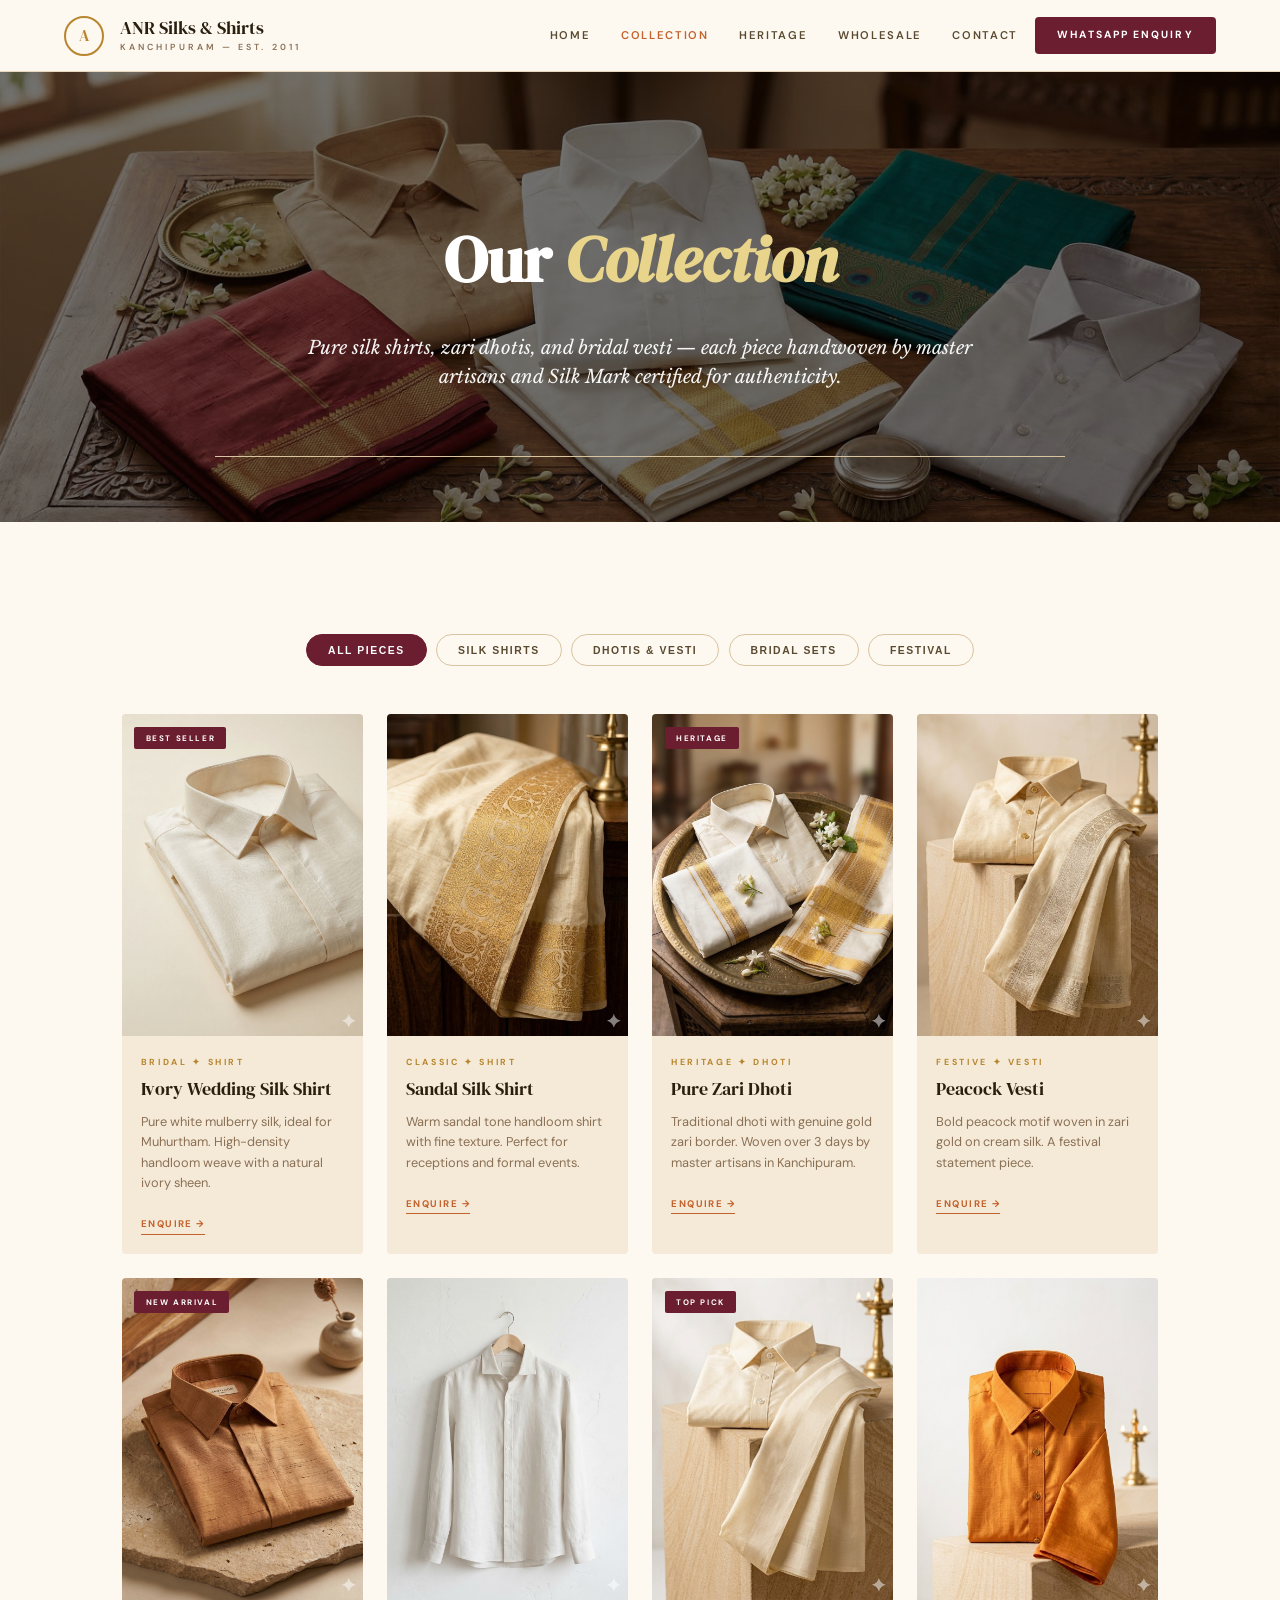
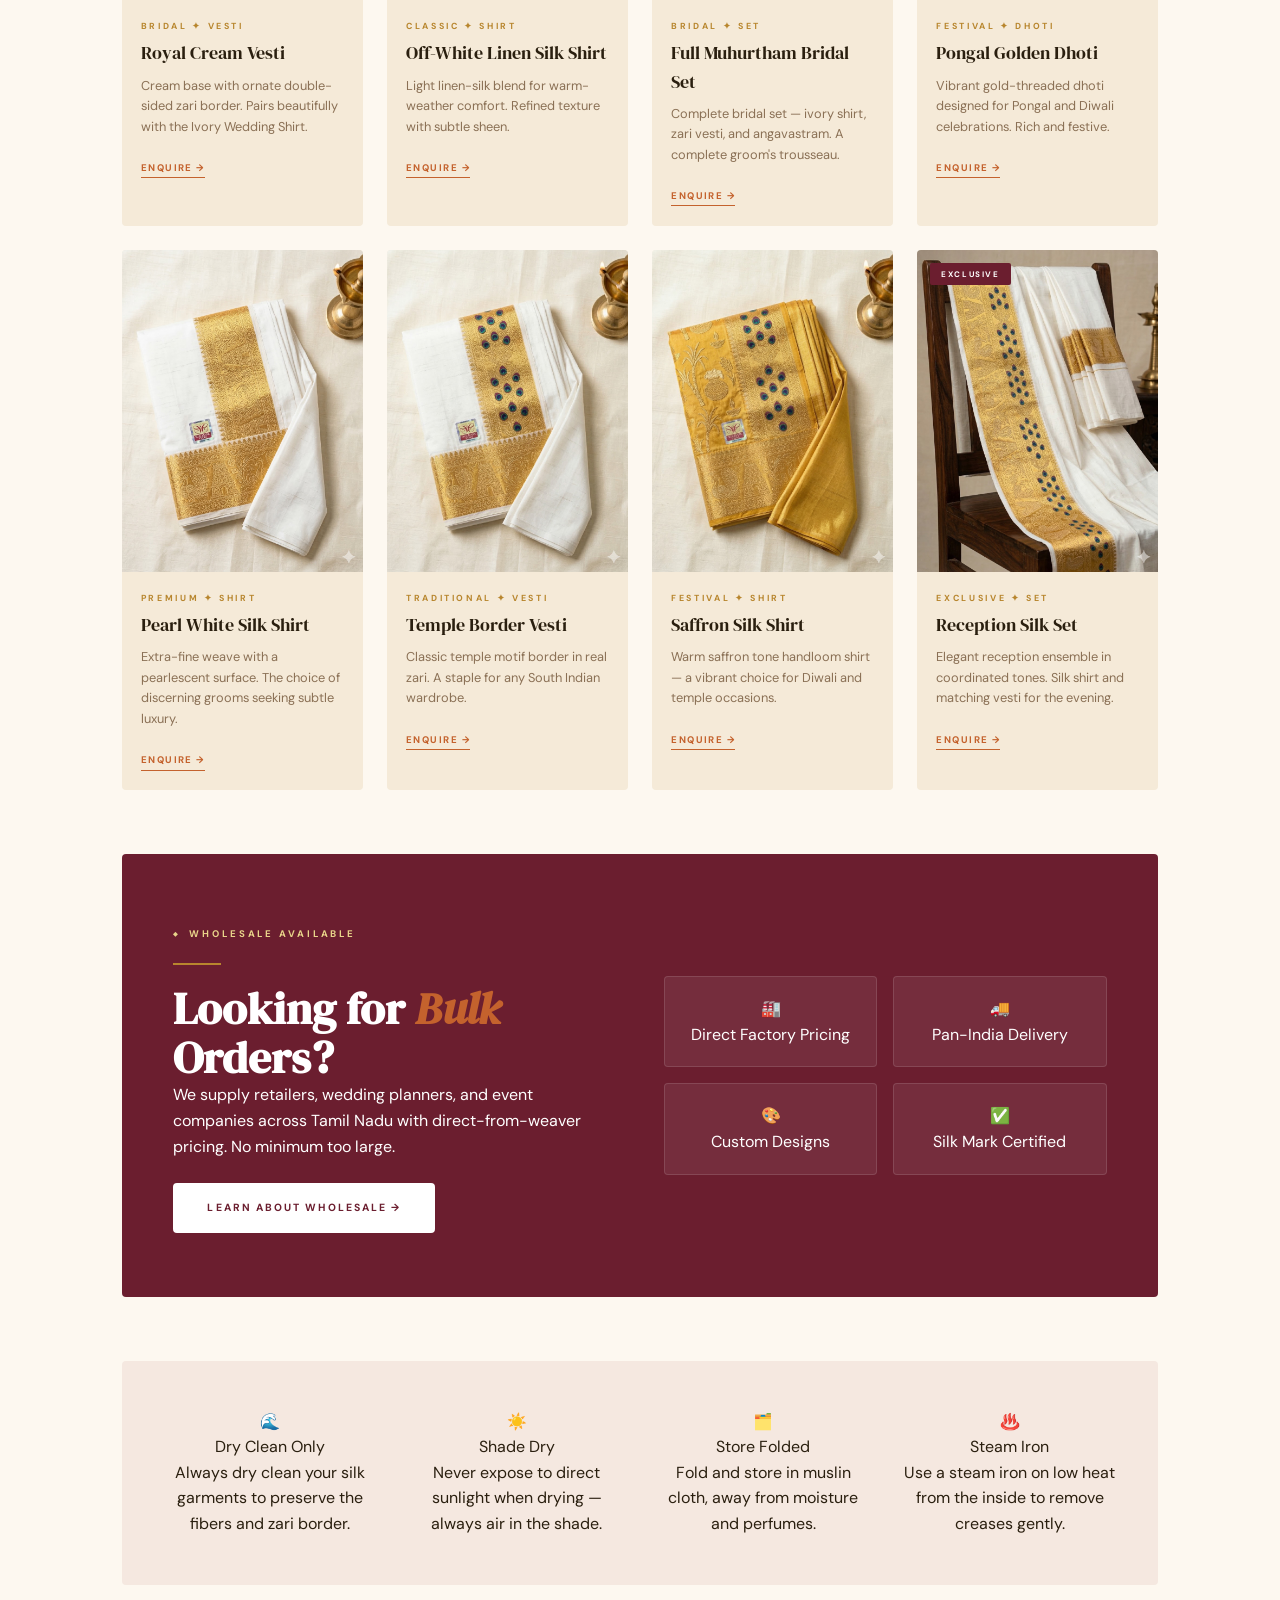
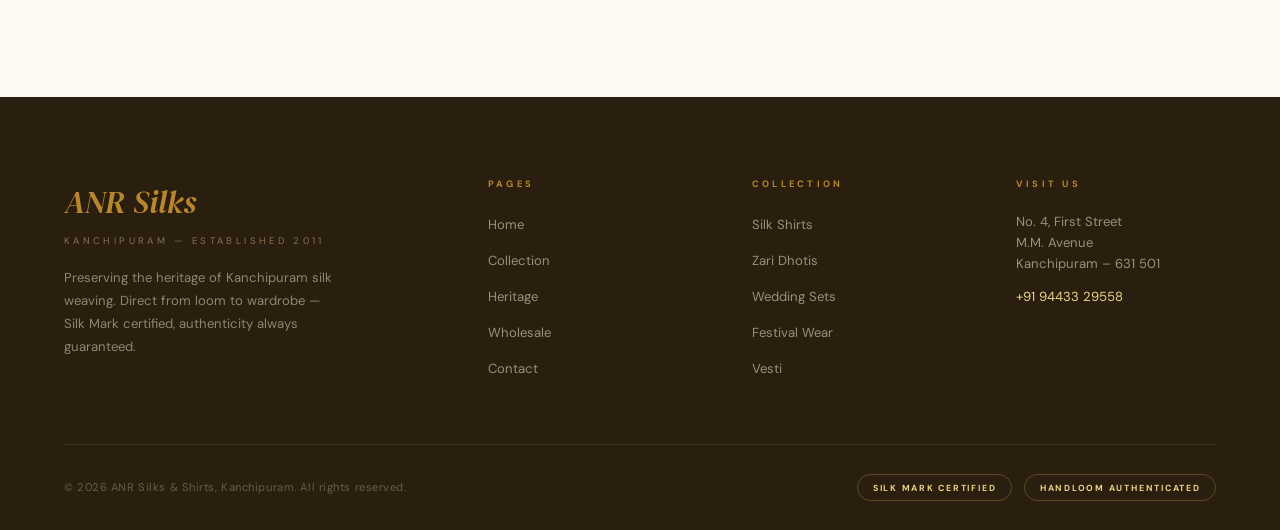
==== commit 2e867760: "Update collection.html" ====
--- a/pages/collection.html
+++ b/pages/collection.html
@@ -18,7 +18,7 @@
     /* ── Hero Banner & Absolute Centering ── */
     .collection-hero-wrap {
         margin-top: var(--nav-h);
-        background-image: linear-gradient(rgba(0,0,0,0.55), rgba(0,0,0,0.55)), url('../images/collection-banner.png');
+        background-image: linear-gradient(rgba(0,0,0,0.55), rgba(0,0,0,0.55)), url('../images/collection-banner.jpg');
         background-size: cover;
         background-position: center;
         background-repeat: no-repeat;
@@ -187,7 +187,7 @@
             <a href="../index.html">Home</a><span> › </span><span>Collection</span>
         </div>
         
-        <img src="../images/silk-mark-logo.png" alt="Silk Mark Certified" class="silk-mark-cert" style="width: 70px; margin-bottom: 1.5rem;"> -->
+        <img src="../images/silk-mark-logo.jpg" alt="Silk Mark Certified" class="silk-mark-cert" style="width: 70px; margin-bottom: 1.5rem;"> -->
 
         <h1>Our <em>Collection</em></h1>
         
@@ -213,7 +213,7 @@
             <div class="product-card reveal reveal-d1" data-cat="bridal shirt">
                 <div class="product-img pi1">
                     <div class="product-badge">Best Seller</div>
-                    <img src="../images/c1.png" alt="Kanchipuram Silk Hero">
+                    <img src="../images/c1.jpg" alt="Kanchipuram Silk Hero">
                 </div>
                 <div class="product-body">
                     <span class="product-cat">Bridal ✦ Shirt</span>
@@ -224,7 +224,7 @@
             </div>
 
             <div class="product-card reveal reveal-d2" data-cat="shirt">
-                <div class="product-img pi2"><img src="../images/c2.png" alt="Kanchipuram Silk Hero"></div>
+                <div class="product-img pi2"><img src="../images/c2.jpg" alt="Kanchipuram Silk Hero"></div>
                 <div class="product-body">
                     <span class="product-cat">Classic ✦ Shirt</span>
                     <div class="product-name">Sandal Silk Shirt</div>
@@ -236,7 +236,7 @@
             <div class="product-card reveal reveal-d3" data-cat="dhoti">
                 <div class="product-img pi3">
                     <div class="product-badge">Heritage</div>
-                    <img src="../images/c3.png" alt="Kanchipuram Silk Hero">
+                    <img src="../images/c3.jpg" alt="Kanchipuram Silk Hero">
                 </div>
                 <div class="product-body">
                     <span class="product-cat">Heritage ✦ Dhoti</span>
@@ -247,7 +247,7 @@
             </div>
 
             <div class="product-card reveal reveal-d4" data-cat="festival dhoti">
-                <div class="product-img pi4"><img src="../images/c4.png" alt="Kanchipuram Silk Hero"></div>
+                <div class="product-img pi4"><img src="../images/c4.jpg" alt="Kanchipuram Silk Hero"></div>
                 <div class="product-body">
                     <span class="product-cat">Festive ✦ Vesti</span>
                     <div class="product-name">Peacock Vesti</div>
@@ -259,7 +259,7 @@
             <div class="product-card reveal reveal-d1" data-cat="bridal dhoti">
                 <div class="product-img pi5">
                     <div class="product-badge">New Arrival</div>
-                    <img src="../images/c5.png" alt="Kanchipuram Silk Hero">
+                    <img src="../images/c5.jpg" alt="Kanchipuram Silk Hero">
                 </div>
                 <div class="product-body">
                     <span class="product-cat">Bridal ✦ Vesti</span>
@@ -270,7 +270,7 @@
             </div>
 
             <div class="product-card reveal reveal-d2" data-cat="shirt">
-                <div class="product-img pi6"><img src="../images/c6.png" alt="Kanchipuram Silk Hero"></div>
+                <div class="product-img pi6"><img src="../images/c6.jpg" alt="Kanchipuram Silk Hero"></div>
                 <div class="product-body">
                     <span class="product-cat">Classic ✦ Shirt</span>
                     <div class="product-name">Off-White Linen Silk Shirt</div>
@@ -282,7 +282,7 @@
             <div class="product-card reveal reveal-d3" data-cat="bridal">
                 <div class="product-img pi7">
                     <div class="product-badge">Top Pick</div>
-                    <img src="../images/c7.png" alt="Kanchipuram Silk Hero">
+                    <img src="../images/c7.jpg" alt="Kanchipuram Silk Hero">
                 </div>
                 <div class="product-body">
                     <span class="product-cat">Bridal ✦ Set</span>
@@ -293,7 +293,7 @@
             </div>
 
             <div class="product-card reveal reveal-d4" data-cat="festival">
-                <div class="product-img pi8"><img src="../images/c8.png" alt="Kanchipuram Silk Hero"></div>
+                <div class="product-img pi8"><img src="../images/c8.jpg" alt="Kanchipuram Silk Hero"></div>
                 <div class="product-body">
                     <span class="product-cat">Festival ✦ Dhoti</span>
                     <div class="product-name">Pongal Golden Dhoti</div>
@@ -303,7 +303,7 @@
             </div>
 
             <div class="product-card reveal reveal-d1" data-cat="shirt">
-                <div class="product-img pi9"><img src="../images/c9.png" alt="Kanchipuram Silk Hero"></div>
+                <div class="product-img pi9"><img src="../images/c9.jpg" alt="Kanchipuram Silk Hero"></div>
                 <div class="product-body">
                     <span class="product-cat">Premium ✦ Shirt</span>
                     <div class="product-name">Pearl White Silk Shirt</div>
@@ -313,7 +313,7 @@
             </div>
 
             <div class="product-card reveal reveal-d2" data-cat="dhoti">
-                <div class="product-img pi10"><img src="../images/c10.png" alt="Kanchipuram Silk Hero"></div>
+                <div class="product-img pi10"><img src="../images/c10.jpg" alt="Kanchipuram Silk Hero"></div>
                 <div class="product-body">
                     <span class="product-cat">Traditional ✦ Vesti</span>
                     <div class="product-name">Temple Border Vesti</div>
@@ -323,7 +323,7 @@
             </div>
 
             <div class="product-card reveal reveal-d3" data-cat="festival shirt">
-                <div class="product-img pi11"><img src="../images/c11.png" alt="Kanchipuram Silk Hero"></div>
+                <div class="product-img pi11"><img src="../images/c11.jpg" alt="Kanchipuram Silk Hero"></div>
                 <div class="product-body">
                     <span class="product-cat">Festival ✦ Shirt</span>
                     <div class="product-name">Saffron Silk Shirt</div>
@@ -335,7 +335,7 @@
             <div class="product-card reveal reveal-d4" data-cat="bridal">
                 <div class="product-img pi12">
                     <div class="product-badge">Exclusive</div>
-                    <img src="../images/c12.png" alt="Kanchipuram Silk Hero">
+                    <img src="../images/c12.jpg" alt="Kanchipuram Silk Hero">
                 </div>
                 <div class="product-body">
                     <span class="product-cat">Exclusive ✦ Set</span>
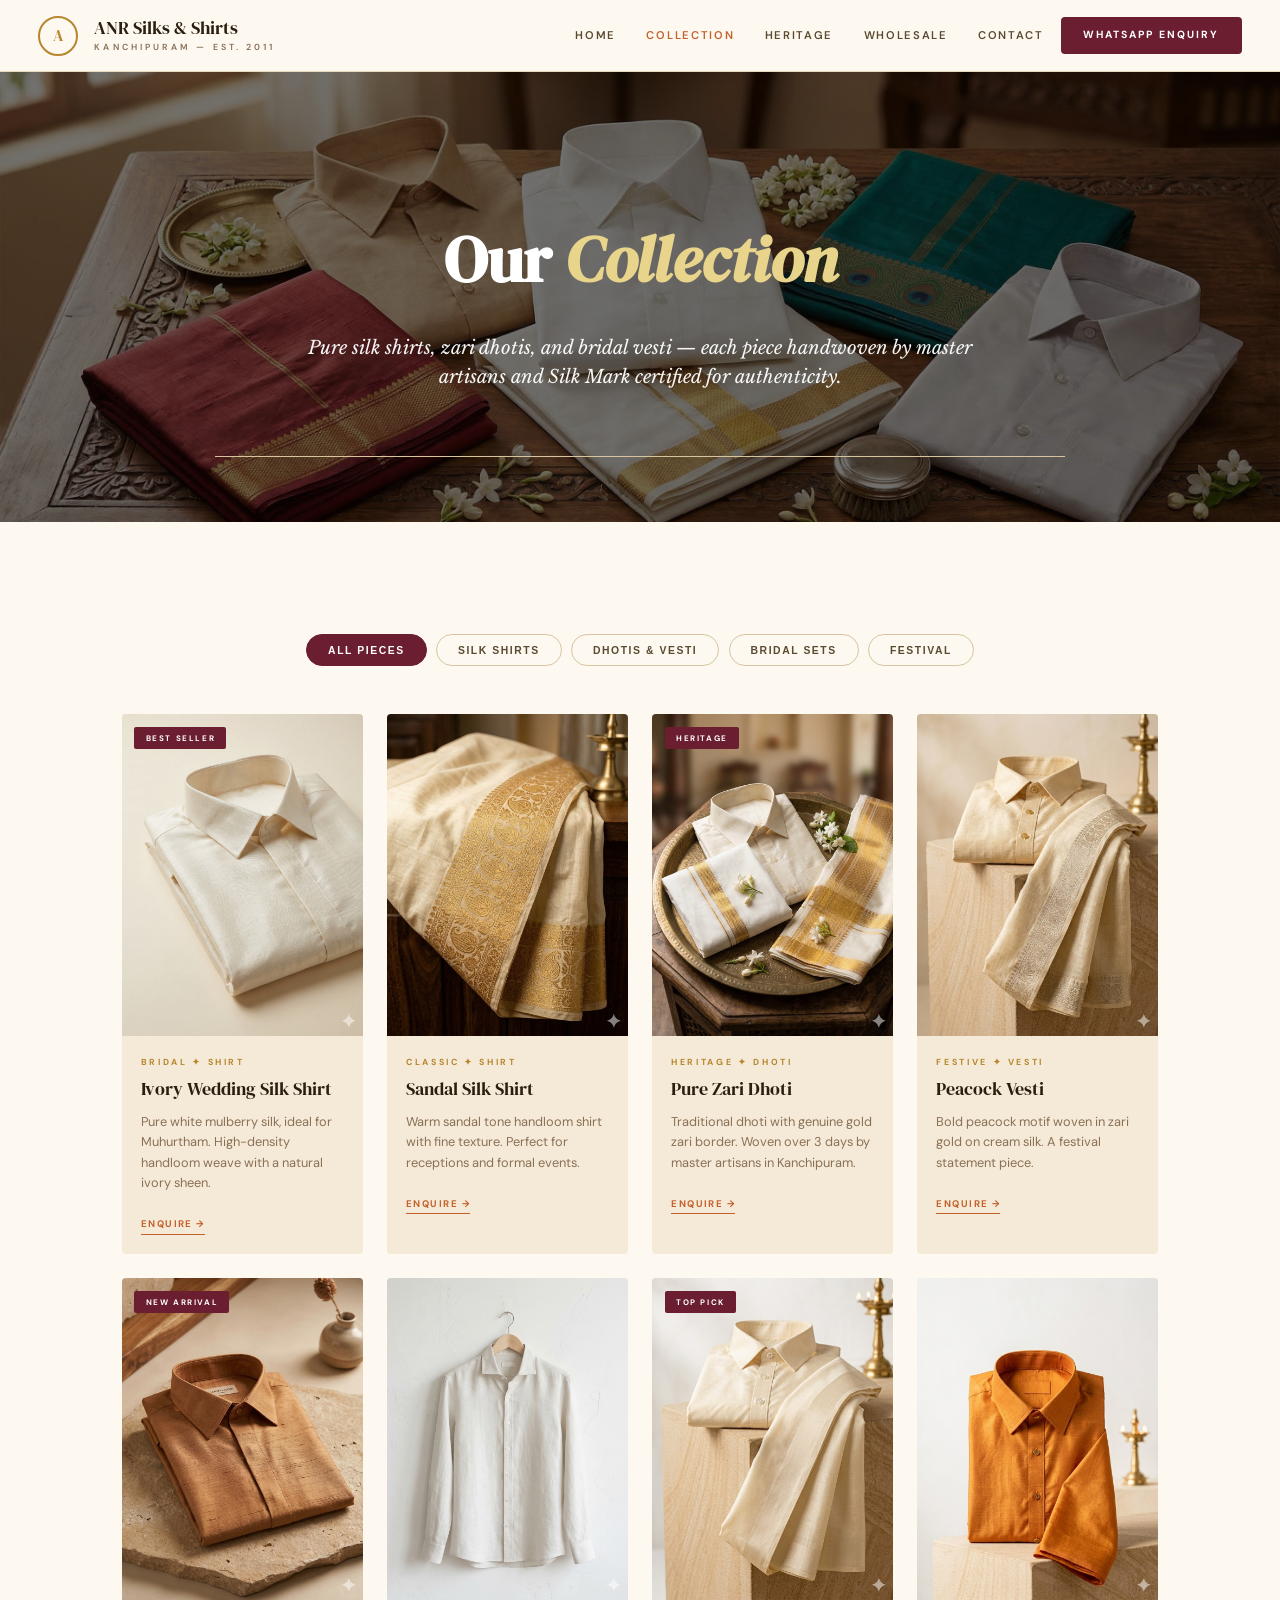
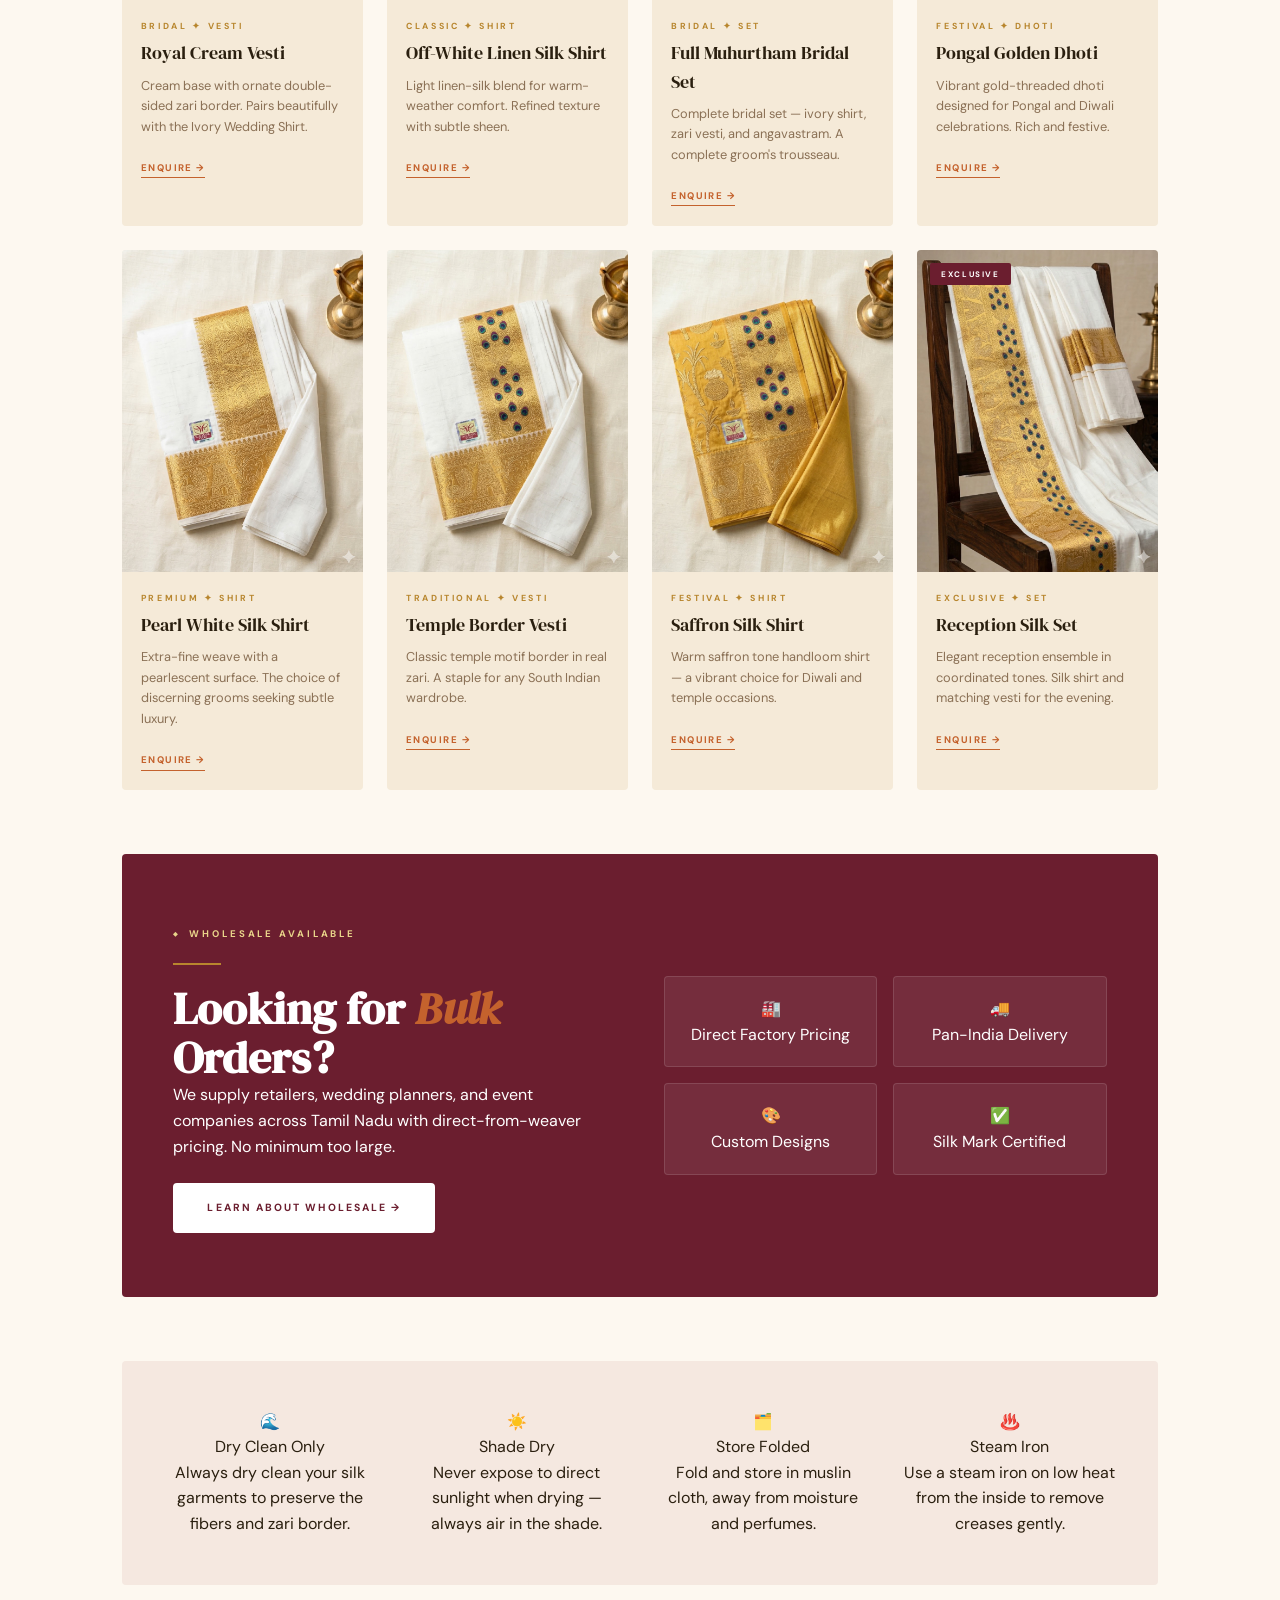
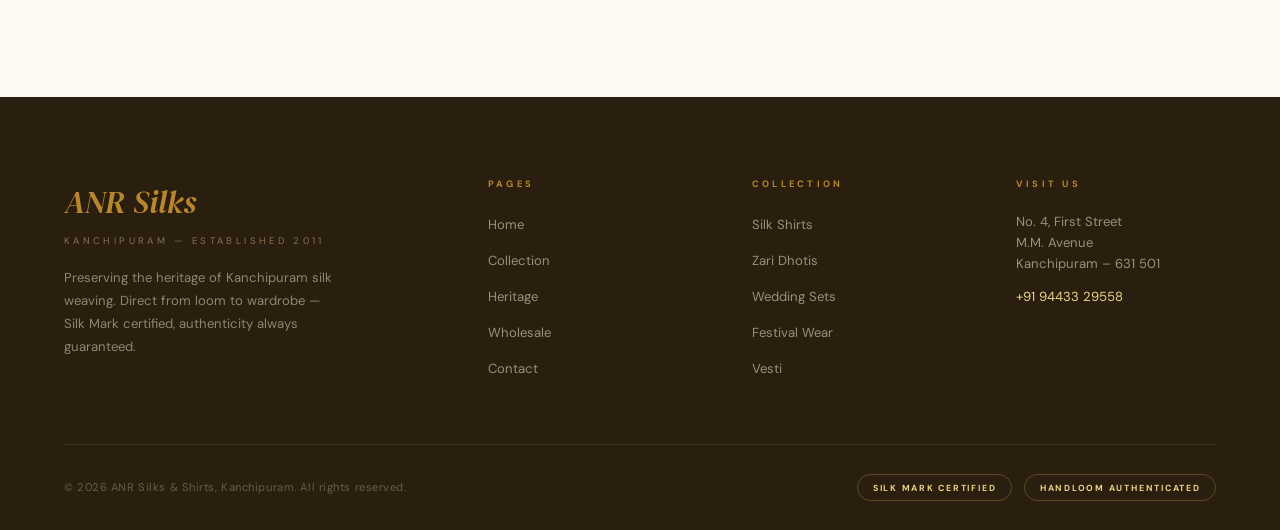
==== commit 36ef2a03: "Update collection.html" ====
--- a/pages/collection.html
+++ b/pages/collection.html
@@ -141,14 +141,49 @@
         .care-strip { grid-template-columns: repeat(2, 1fr); }
         .collection-hero-wrap { min-height: 40vh; }
     }
+    /* ── MOBILE: 1 product per row, full width ── */
     @media (max-width: 480px) {
-        .product-grid { grid-template-columns: repeat(2, 1fr); }
+        .product-grid {
+            grid-template-columns: 1fr !important;
+            gap: 1.2rem;
+        }
+        .product-card {
+            width: 100%;
+        }
+        /* Landscape image ratio on mobile for better visual balance */
+        .product-img {
+            aspect-ratio: 4/3 !important;
+        }
         .care-strip { grid-template-columns: 1fr 1fr; }
         .collection-hero-wrap h1 { font-size: 2rem; }
     }
 </style>
 </head>
 <body>
+<!-- ════════════════════════════════════════════
+     ANR SILKS — PAGE LOADER  |  loader-snippet.html
+     
+     PLACEMENT: Paste this as the VERY FIRST child
+     inside <body>, before <nav class="site-nav">
+     
+     Example:
+     <body>
+         ← PASTE HERE
+         <nav class="site-nav">
+         ...
+     ════════════════════════════════════════════ -->
+
+<div id="page-loader">
+    <div class="loader-emblem">A</div>
+    <div class="loader-brand">
+        <span class="loader-brand-name">ANR Silks &amp; Shirts</span>
+        <span class="loader-brand-sub">Kanchipuram — Est. 2011</span>
+    </div>
+    <div class="loader-bar-wrap">
+        <div class="loader-bar" id="loader-bar"></div>
+    </div>
+    <span class="loader-tagline">Weaving tradition since 2011…</span>
+</div>
 
 <!-- NAV -->
 <nav class="site-nav">
--- a/shared.css
+++ b/shared.css
@@ -31,7 +31,7 @@
 
 /* ─── RESET ─── */
 *, *::before, *::after { margin: 0; padding: 0; box-sizing: border-box; }
-html { scroll-behavior: smooth; font-size: 16px; }
+html { scroll-behavior: smooth; font-size: 16px; overflow-x: hidden; }
 body {
     font-family: 'DM Sans', sans-serif;
     background: var(--ivory);
@@ -48,6 +48,121 @@
 ::-webkit-scrollbar-track { background: var(--cream); }
 ::-webkit-scrollbar-thumb { background: var(--gold); border-radius: 3px; }
 
+/* ════════════════════════════════════════════════
+   ANR SILKS — PAGE LOADER STYLES  |  loader-styles.css
+
+   PLACEMENT: Copy everything below into shared.css
+   Paste it AFTER the :root { } variables block
+   and BEFORE the .site-nav { } navigation styles.
+
+   Example position in shared.css:
+   :root { --ivory: ...; --gold: ...; }   ← already exists
+   ← PASTE HERE
+   .site-nav { position: fixed; ... }     ← already exists
+════════════════════════════════════════════════ */
+
+/* ── Prevent scroll while loader is visible ── */
+html.is-loading {
+    overflow: hidden;
+    overscroll-behavior: none;
+}
+
+/* ── Overlay ── */
+#page-loader {
+    position: fixed;
+    inset: 0;
+    z-index: 9999;
+    background: var(--ivory);
+    display: flex;
+    flex-direction: column;
+    align-items: center;
+    justify-content: center;
+    gap: 1.8rem;
+    /* Fade-out transition */
+    transition: opacity 0.6s ease, visibility 0.6s ease;
+    visibility: visible;
+    opacity: 1;
+}
+
+/* State: fading out */
+#page-loader.fade-out {
+    opacity: 0;
+    visibility: hidden;
+    pointer-events: none;
+}
+
+/* ── Pulsing brand emblem ── */
+.loader-emblem {
+    width: 64px;
+    height: 64px;
+    border: 2px solid var(--gold);
+    border-radius: 50%;
+    display: flex;
+    align-items: center;
+    justify-content: center;
+    font-family: 'DM Serif Display', serif;
+    font-size: 1.6rem;
+    color: var(--gold);
+    animation: loader-pulse 1.6s ease-in-out infinite;
+}
+
+@keyframes loader-pulse {
+    0%, 100% { transform: scale(1);    opacity: 1;   }
+    50%       { transform: scale(1.08); opacity: 0.65; }
+}
+
+/* ── Brand name + sub ── */
+.loader-brand {
+    text-align: center;
+}
+.loader-brand-name {
+    font-family: 'DM Serif Display', serif;
+    font-size: 1.4rem;
+    color: var(--text-dark);
+    display: block;
+    letter-spacing: 0.05em;
+}
+.loader-brand-sub {
+    font-size: 0.55rem;
+    font-weight: 700;
+    letter-spacing: 0.4em;
+    text-transform: uppercase;
+    color: var(--text-light);
+    display: block;
+    margin-top: 0.3rem;
+}
+
+/* ── Gold progress bar ── */
+.loader-bar-wrap {
+    width: 160px;
+    height: 2px;
+    background: var(--sand-light);
+    border-radius: 2px;
+    overflow: hidden;
+}
+.loader-bar {
+    height: 100%;
+    width: 0%;
+    background: linear-gradient(90deg, var(--gold), var(--gold-bright));
+    border-radius: 2px;
+    transition: width 0.35s ease;
+}
+
+/* ── Animated tagline ── */
+.loader-tagline {
+    font-family: 'Libre Baskerville', serif;
+    font-style: italic;
+    font-size: 0.78rem;
+    color: var(--text-light);
+    letter-spacing: 0.04em;
+    animation: loader-blink 1.8s ease-in-out infinite;
+}
+
+@keyframes loader-blink {
+    0%, 100% { opacity: 0.35; }
+    50%       { opacity: 1;    }
+}
+
 /* ═══════════════════════════════════════════════
    NAVIGATION
 ═══════════════════════════════════════════════ */
@@ -57,7 +172,7 @@
     background: var(--ivory);
     border-bottom: 1.5px solid var(--sand-light);
     display: flex; align-items: center;
-    padding: 0 5%;
+    padding: 0 3%;
     justify-content: space-between;
     transition: box-shadow 0.3s;
 }
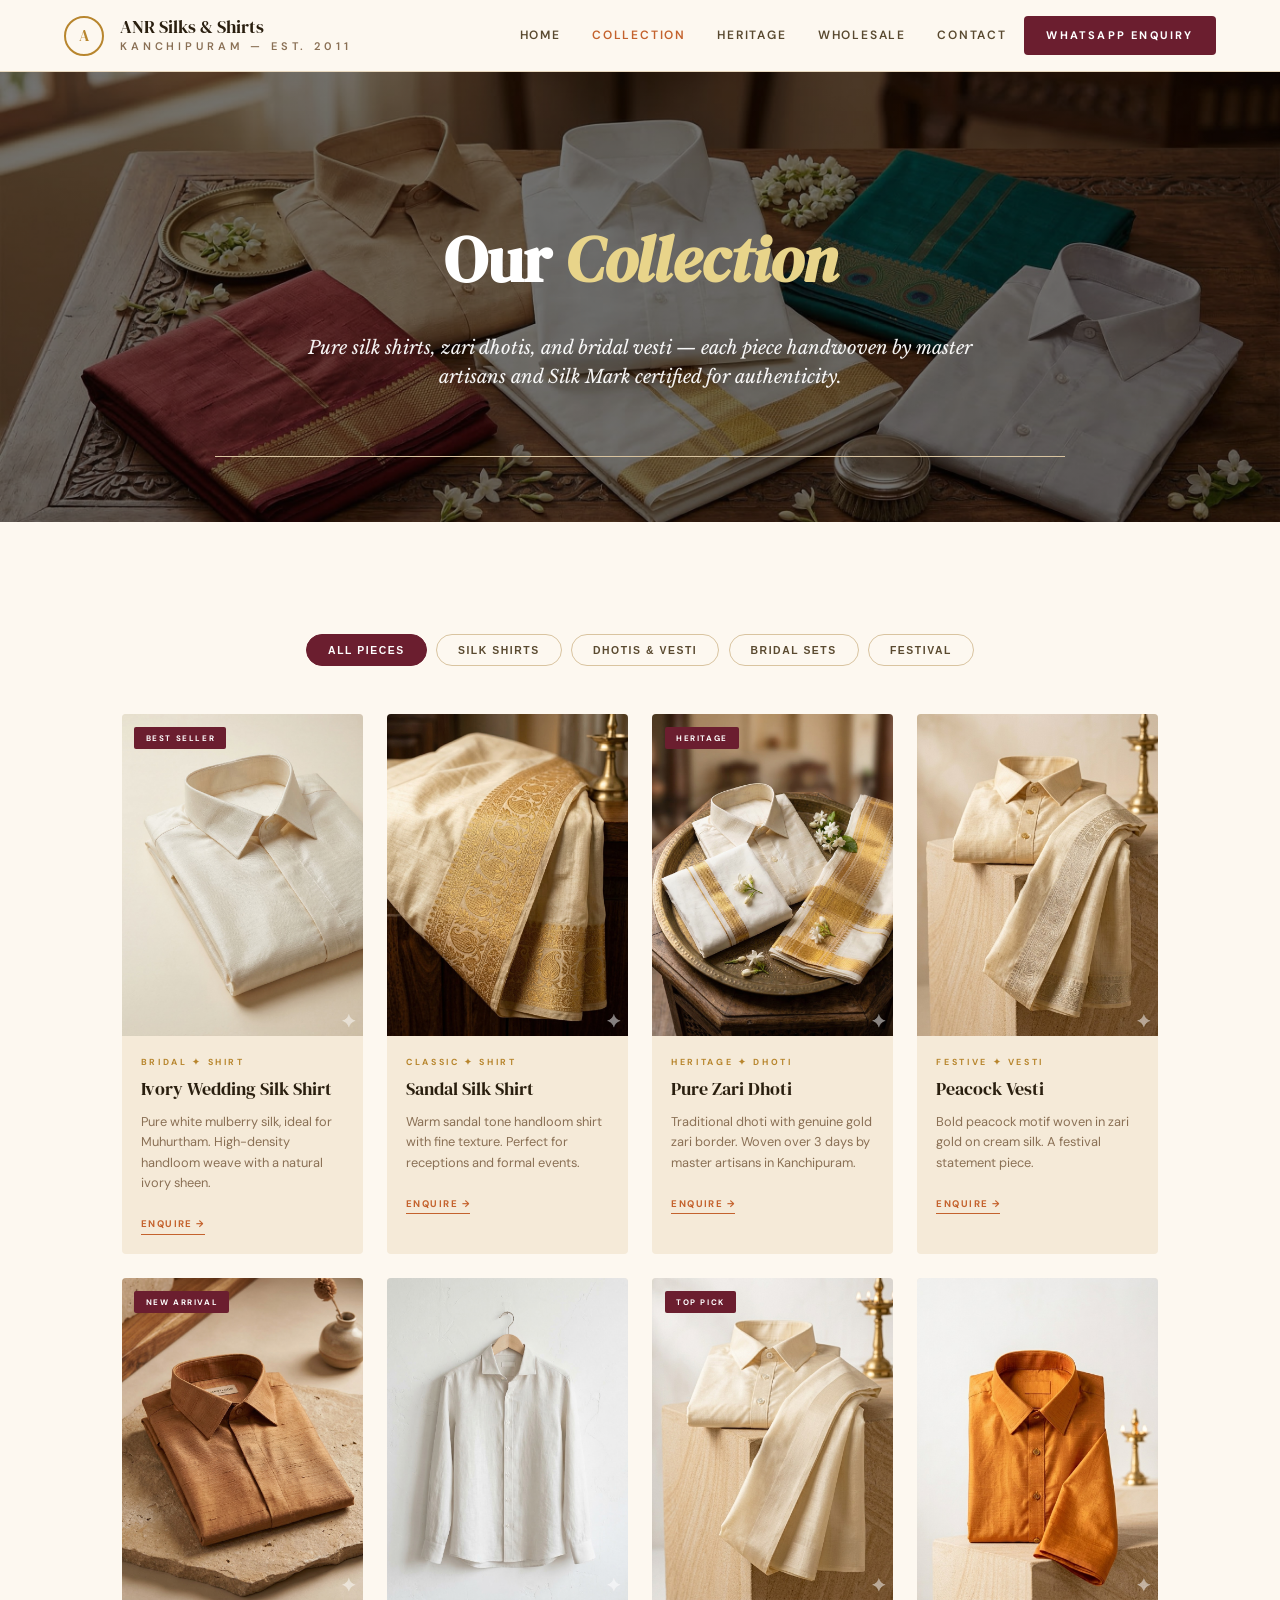
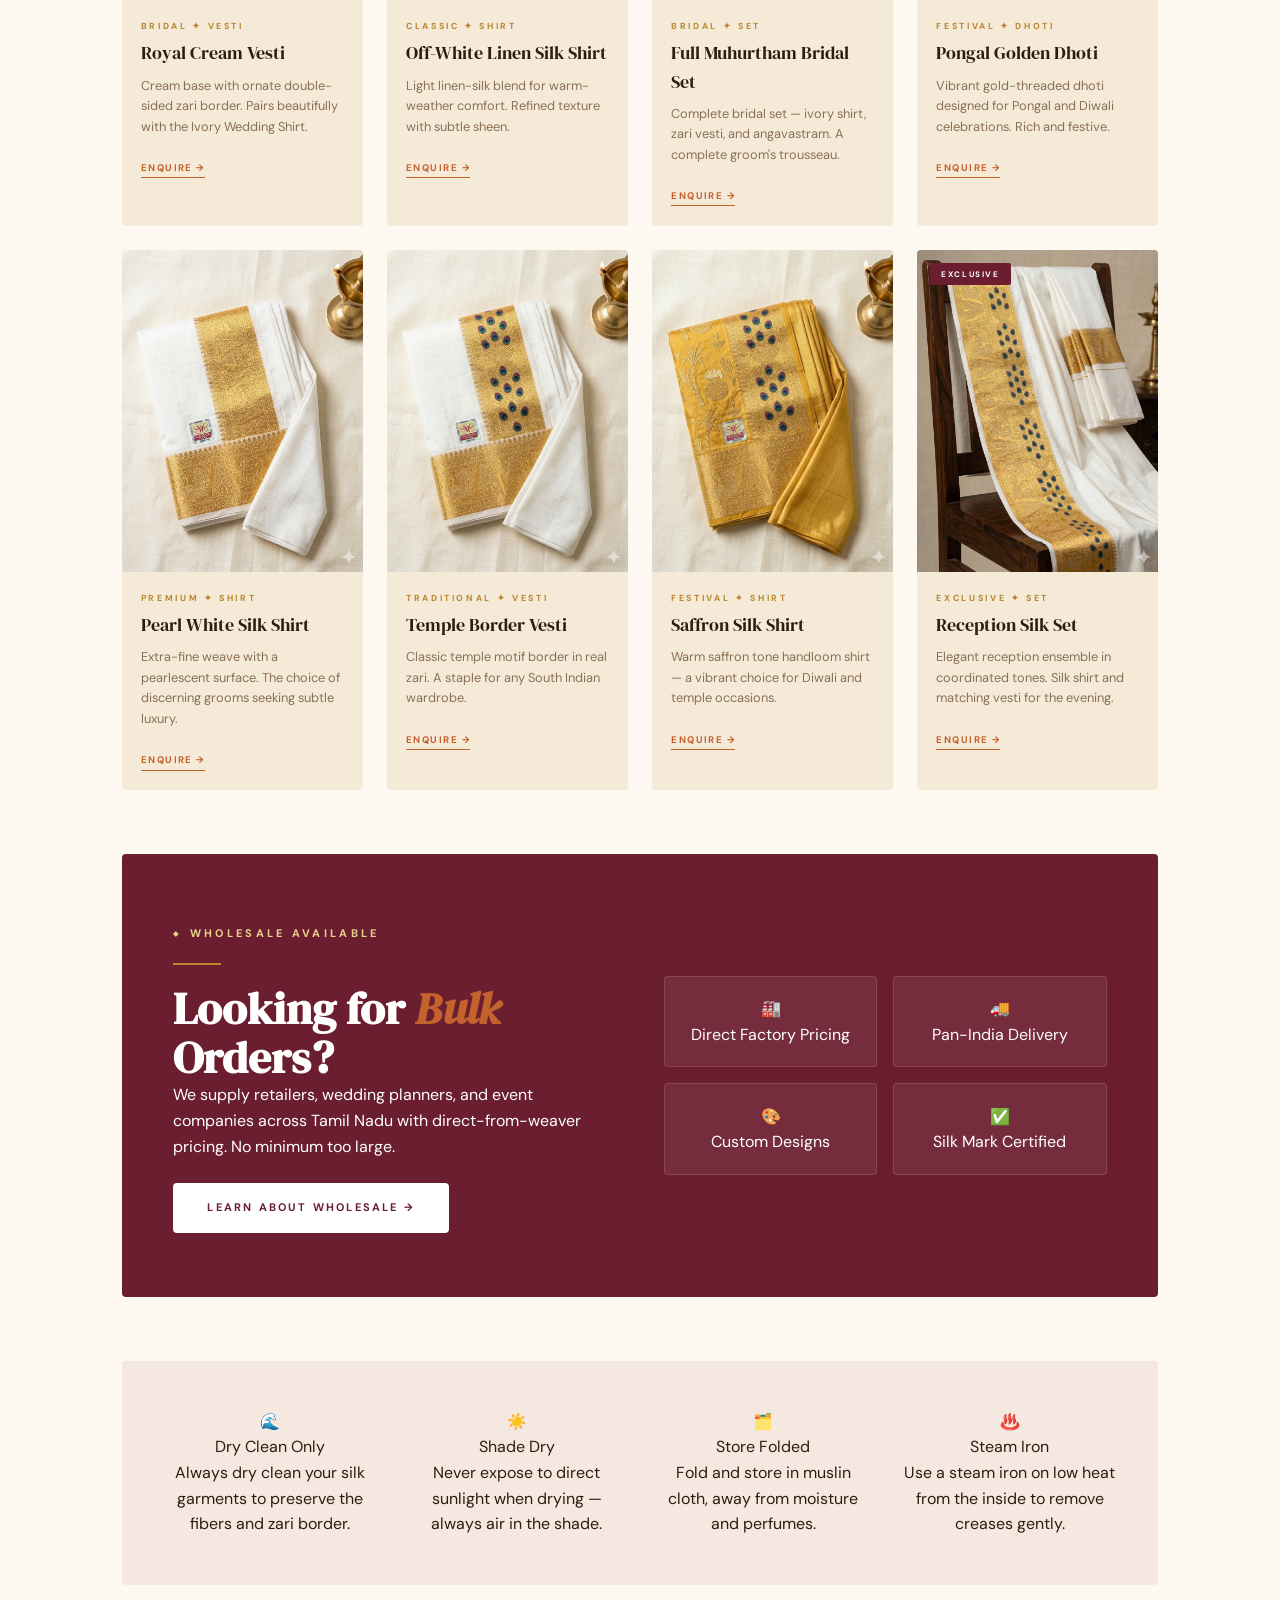
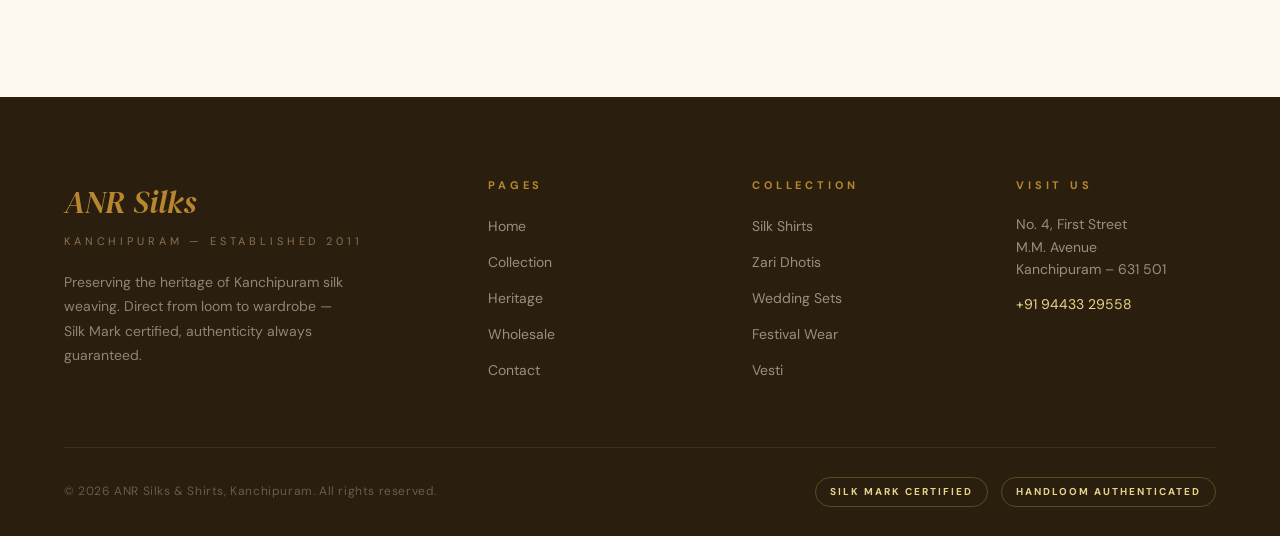
==== commit c1dfbe77: "Update collection.html" ====
--- a/pages/collection.html
+++ b/pages/collection.html
@@ -15,7 +15,7 @@
     .reveal-d3 { transition-delay: 0.24s; }
     .reveal-d4 { transition-delay: 0.32s; }
 
-    /* ── Hero Banner & Absolute Centering ── */
+    /* ── Hero Banner ── */
     .collection-hero-wrap {
         margin-top: var(--nav-h);
         background-image: linear-gradient(rgba(0,0,0,0.55), rgba(0,0,0,0.55)), url('../images/collection-banner.jpg');
@@ -24,56 +24,42 @@
         background-repeat: no-repeat;
         min-height: 50vh;
         display: flex;
-        align-items: center;    /* Vertical Center */
-        justify-content: center; /* Horizontal Center */
+        align-items: center;
+        justify-content: center;
         color: #fff;
         padding: 2rem 5%;
     }
-
     .collection-hero-wrap .page-hero {
         background: transparent;
         max-width: 850px;
         width: 100%;
         display: flex;
         flex-direction: column;
-        align-items: center;    /* Center align all items (h1, p, img) */
-        text-align: center;     /* Center align text lines */
-    }
-
+        align-items: center;
+        text-align: center;
+    }
     .silk-mark-cert {
-        width: 70px;
-        height: auto;
+        width: 70px; height: auto;
         margin-bottom: 1.5rem;
         filter: drop-shadow(0 2px 4px rgba(0,0,0,0.3));
     }
-
     .collection-hero-wrap h1 {
         font-family: 'DM Serif Display', serif;
-        font-size: clamp(2.2rem, 6vw, 4rem); /* Responsive font sizing */
-        color: #fff;
-        margin: 0.5rem 0;
-        line-height: 1.1;
-        padding-left: 0 !important; /* Forces removal of the breaking inline style */
-    }
-
-    .collection-hero-wrap h1 em {
-        font-style: italic;
-        color: var(--gold-pale);
-    }
-
+        font-size: clamp(2.2rem, 6vw, 4rem);
+        color: #fff; margin: 0.5rem 0; line-height: 1.1;
+        padding-left: 0 !important;
+    }
+    .collection-hero-wrap h1 em { font-style: italic; color: var(--gold-pale); }
     .collection-hero-wrap p {
         color: rgba(255,255,255,0.95);
         font-size: clamp(0.95rem, 2vw, 1.15rem);
-        line-height: 1.6;
-        max-width: 700px;
-        margin-top: 1rem;
+        line-height: 1.6; max-width: 700px; margin-top: 1rem;
     }
 
     /* ── Filter Bar ── */
     .filter-bar {
         display: flex; gap: 0.6rem; flex-wrap: wrap;
-        margin-bottom: 3rem;
-        justify-content: center;
+        margin-bottom: 3rem; justify-content: center;
     }
     .filter-btn {
         font-size: 0.65rem; font-weight: 700; letter-spacing: 0.15em; text-transform: uppercase;
@@ -101,7 +87,6 @@
     }
     .product-img img { width: 100%; height: 100%; object-fit: cover; transition: transform 0.5s; }
     .product-card:hover .product-img img { transform: scale(1.04); }
-
     .product-badge {
         position: absolute; top: 0.8rem; left: 0.8rem;
         background: var(--maroon); color: #fff;
@@ -118,7 +103,7 @@
         transition: 0.2s; text-decoration: none;
     }
 
-    /* ── Featured Sections ── */
+    /* ── Featured Band ── */
     .feature-band {
         background: var(--maroon); color: #fff;
         padding: 4rem 5%; margin-top: 4rem; border-radius: var(--radius);
@@ -127,20 +112,27 @@
     .fb-right { display: grid; grid-template-columns: 1fr 1fr; gap: 1rem; }
     .fb-card { background: rgba(255,255,255,0.07); border: 1px solid rgba(255,255,255,0.12); border-radius: var(--radius); padding: 1.2rem; text-align: center; }
 
+    /* ── Care Strip ── */
     .care-strip {
         background: var(--terra-pale); border-radius: var(--radius);
         padding: 3rem 4%; display: grid; grid-template-columns: repeat(4, 1fr); gap: 2rem;
         margin-top: 4rem; text-align: center;
     }
 
-    /* ── Responsive ── */
-    @media (max-width: 1024px) { .product-grid { grid-template-columns: repeat(3, 1fr); } }
+    /* ══════════════════════════════
+       RESPONSIVE
+    ══════════════════════════════ */
+    @media (max-width: 1024px) {
+        .product-grid { grid-template-columns: repeat(3, 1fr); }
+    }
+
     @media (max-width: 768px) {
         .product-grid { grid-template-columns: repeat(2, 1fr); gap: 1rem; }
         .feature-band { grid-template-columns: 1fr; }
         .care-strip { grid-template-columns: repeat(2, 1fr); }
         .collection-hero-wrap { min-height: 40vh; }
     }
+
     /* ── MOBILE: 1 product per row, full width ── */
     @media (max-width: 480px) {
         .product-grid {
@@ -154,24 +146,19 @@
         .product-img {
             aspect-ratio: 4/3 !important;
         }
-        .care-strip { grid-template-columns: 1fr 1fr; }
+        /* Bulk orders — 1 card per row on mobile */
+        .fb-right {
+            grid-template-columns: 1fr !important;
+        }
+        /* Care guide — 1 item per row on mobile */
+        .care-strip {
+            grid-template-columns: 1fr !important;
+        }
         .collection-hero-wrap h1 { font-size: 2rem; }
     }
 </style>
 </head>
 <body>
-<!-- ════════════════════════════════════════════
-     ANR SILKS — PAGE LOADER  |  loader-snippet.html
-     
-     PLACEMENT: Paste this as the VERY FIRST child
-     inside <body>, before <nav class="site-nav">
-     
-     Example:
-     <body>
-         ← PASTE HERE
-         <nav class="site-nav">
-         ...
-     ════════════════════════════════════════════ -->
 
 <div id="page-loader">
     <div class="loader-emblem">A</div>
@@ -218,14 +205,7 @@
 <!-- PAGE HERO -->
 <header class="collection-hero-wrap">
     <div class="page-hero reveal">
-        <!-- <div class="breadcrumb">
-            <a href="../index.html">Home</a><span> › </span><span>Collection</span>
-        </div>
-        
-        <img src="../images/silk-mark-logo.jpg" alt="Silk Mark Certified" class="silk-mark-cert" style="width: 70px; margin-bottom: 1.5rem;"> -->
-
         <h1>Our <em>Collection</em></h1>
-        
         <p>Pure silk shirts, zari dhotis, and bridal vesti — each piece handwoven by master artisans and Silk Mark certified for authenticity.</p>
     </div>
 </header>
@@ -233,6 +213,7 @@
 <!-- COLLECTION SECTION -->
 <section class="section-lg" style="background:var(--ivory);">
     <div class="container">
+
         <!-- Filters -->
         <div class="filter-bar reveal">
             <button class="filter-btn active" onclick="filterProducts('all',this)">All Pieces</button>
@@ -242,13 +223,13 @@
             <button class="filter-btn" onclick="filterProducts('festival',this)">Festival</button>
         </div>
 
-        <!-- Product grid -->
+        <!-- Product Grid -->
         <div class="product-grid" id="product-grid">
 
             <div class="product-card reveal reveal-d1" data-cat="bridal shirt">
                 <div class="product-img pi1">
                     <div class="product-badge">Best Seller</div>
-                    <img src="../images/c1.jpg" alt="Kanchipuram Silk Hero">
+                    <img src="../images/c1.jpg" alt="Ivory Wedding Silk Shirt">
                 </div>
                 <div class="product-body">
                     <span class="product-cat">Bridal ✦ Shirt</span>
@@ -259,7 +240,7 @@
             </div>
 
             <div class="product-card reveal reveal-d2" data-cat="shirt">
-                <div class="product-img pi2"><img src="../images/c2.jpg" alt="Kanchipuram Silk Hero"></div>
+                <div class="product-img pi2"><img src="../images/c2.jpg" alt="Sandal Silk Shirt"></div>
                 <div class="product-body">
                     <span class="product-cat">Classic ✦ Shirt</span>
                     <div class="product-name">Sandal Silk Shirt</div>
@@ -271,7 +252,7 @@
             <div class="product-card reveal reveal-d3" data-cat="dhoti">
                 <div class="product-img pi3">
                     <div class="product-badge">Heritage</div>
-                    <img src="../images/c3.jpg" alt="Kanchipuram Silk Hero">
+                    <img src="../images/c3.jpg" alt="Pure Zari Dhoti">
                 </div>
                 <div class="product-body">
                     <span class="product-cat">Heritage ✦ Dhoti</span>
@@ -282,7 +263,7 @@
             </div>
 
             <div class="product-card reveal reveal-d4" data-cat="festival dhoti">
-                <div class="product-img pi4"><img src="../images/c4.jpg" alt="Kanchipuram Silk Hero"></div>
+                <div class="product-img pi4"><img src="../images/c4.jpg" alt="Peacock Vesti"></div>
                 <div class="product-body">
                     <span class="product-cat">Festive ✦ Vesti</span>
                     <div class="product-name">Peacock Vesti</div>
@@ -294,7 +275,7 @@
             <div class="product-card reveal reveal-d1" data-cat="bridal dhoti">
                 <div class="product-img pi5">
                     <div class="product-badge">New Arrival</div>
-                    <img src="../images/c5.jpg" alt="Kanchipuram Silk Hero">
+                    <img src="../images/c5.jpg" alt="Royal Cream Vesti">
                 </div>
                 <div class="product-body">
                     <span class="product-cat">Bridal ✦ Vesti</span>
@@ -305,7 +286,7 @@
             </div>
 
             <div class="product-card reveal reveal-d2" data-cat="shirt">
-                <div class="product-img pi6"><img src="../images/c6.jpg" alt="Kanchipuram Silk Hero"></div>
+                <div class="product-img pi6"><img src="../images/c6.jpg" alt="Off-White Linen Silk Shirt"></div>
                 <div class="product-body">
                     <span class="product-cat">Classic ✦ Shirt</span>
                     <div class="product-name">Off-White Linen Silk Shirt</div>
@@ -317,7 +298,7 @@
             <div class="product-card reveal reveal-d3" data-cat="bridal">
                 <div class="product-img pi7">
                     <div class="product-badge">Top Pick</div>
-                    <img src="../images/c7.jpg" alt="Kanchipuram Silk Hero">
+                    <img src="../images/c7.jpg" alt="Full Muhurtham Bridal Set">
                 </div>
                 <div class="product-body">
                     <span class="product-cat">Bridal ✦ Set</span>
@@ -328,7 +309,7 @@
             </div>
 
             <div class="product-card reveal reveal-d4" data-cat="festival">
-                <div class="product-img pi8"><img src="../images/c8.jpg" alt="Kanchipuram Silk Hero"></div>
+                <div class="product-img pi8"><img src="../images/c8.jpg" alt="Pongal Golden Dhoti"></div>
                 <div class="product-body">
                     <span class="product-cat">Festival ✦ Dhoti</span>
                     <div class="product-name">Pongal Golden Dhoti</div>
@@ -338,7 +319,7 @@
             </div>
 
             <div class="product-card reveal reveal-d1" data-cat="shirt">
-                <div class="product-img pi9"><img src="../images/c9.jpg" alt="Kanchipuram Silk Hero"></div>
+                <div class="product-img pi9"><img src="../images/c9.jpg" alt="Pearl White Silk Shirt"></div>
                 <div class="product-body">
                     <span class="product-cat">Premium ✦ Shirt</span>
                     <div class="product-name">Pearl White Silk Shirt</div>
@@ -348,7 +329,7 @@
             </div>
 
             <div class="product-card reveal reveal-d2" data-cat="dhoti">
-                <div class="product-img pi10"><img src="../images/c10.jpg" alt="Kanchipuram Silk Hero"></div>
+                <div class="product-img pi10"><img src="../images/c10.jpg" alt="Temple Border Vesti"></div>
                 <div class="product-body">
                     <span class="product-cat">Traditional ✦ Vesti</span>
                     <div class="product-name">Temple Border Vesti</div>
@@ -358,7 +339,7 @@
             </div>
 
             <div class="product-card reveal reveal-d3" data-cat="festival shirt">
-                <div class="product-img pi11"><img src="../images/c11.jpg" alt="Kanchipuram Silk Hero"></div>
+                <div class="product-img pi11"><img src="../images/c11.jpg" alt="Saffron Silk Shirt"></div>
                 <div class="product-body">
                     <span class="product-cat">Festival ✦ Shirt</span>
                     <div class="product-name">Saffron Silk Shirt</div>
@@ -370,7 +351,7 @@
             <div class="product-card reveal reveal-d4" data-cat="bridal">
                 <div class="product-img pi12">
                     <div class="product-badge">Exclusive</div>
-                    <img src="../images/c12.jpg" alt="Kanchipuram Silk Hero">
+                    <img src="../images/c12.jpg" alt="Reception Silk Set">
                 </div>
                 <div class="product-body">
                     <span class="product-cat">Exclusive ✦ Set</span>
@@ -387,7 +368,7 @@
             <div>
                 <div class="tag-pill" style="color:var(--gold-pale);">Wholesale Available</div>
                 <div class="gold-rule"></div>
-                <h2 class="serif-title" style="color: #fff !important;">Looking for <em>Bulk</em> Orders?</h2>
+                <h2 class="serif-title" style="color:#fff !important;">Looking for <em>Bulk</em> Orders?</h2>
                 <p>We supply retailers, wedding planners, and event companies across Tamil Nadu with direct-from-weaver pricing. No minimum too large.</p>
                 <a href="wholesale.html" class="btn btn-white" style="margin-top:1.5rem;">Learn About Wholesale →</a>
             </div>
@@ -422,6 +403,7 @@
                 <p class="care-item-text">Use a steam iron on low heat from the inside to remove creases gently.</p>
             </div>
         </div>
+
     </div>
 </section>
 
--- a/shared.css
+++ b/shared.css
@@ -48,111 +48,98 @@
 ::-webkit-scrollbar-track { background: var(--cream); }
 ::-webkit-scrollbar-thumb { background: var(--gold); border-radius: 3px; }
 
-/* ════════════════════════════════════════════════
-   ANR SILKS — PAGE LOADER STYLES  |  loader-styles.css
-
-   PLACEMENT: Copy everything below into shared.css
-   Paste it AFTER the :root { } variables block
-   and BEFORE the .site-nav { } navigation styles.
-
-   Example position in shared.css:
-   :root { --ivory: ...; --gold: ...; }   ← already exists
-   ← PASTE HERE
-   .site-nav { position: fixed; ... }     ← already exists
-════════════════════════════════════════════════ */
-
-/* ── Prevent scroll while loader is visible ── */
+/* ═══════════════════════════════════════════════
+   PAGE LOADER
+═══════════════════════════════════════════════ */
+
+/* Lock scroll while loader visible */
 html.is-loading {
-    overflow: hidden;
+    overflow: hidden !important;
     overscroll-behavior: none;
 }
 
-/* ── Overlay ── */
+/* Full-screen overlay — fixed so it NEVER scrolls */
 #page-loader {
-    position: fixed;
-    inset: 0;
-    z-index: 9999;
+    position: fixed !important;
+    top: 0; left: 0; right: 0; bottom: 0;
+    width: 100vw; height: 100vh;
+    z-index: 99999;
     background: var(--ivory);
     display: flex;
     flex-direction: column;
     align-items: center;
     justify-content: center;
-    gap: 1.8rem;
-    /* Fade-out transition */
+    gap: 1.6rem;
     transition: opacity 0.6s ease, visibility 0.6s ease;
     visibility: visible;
     opacity: 1;
-}
-
-/* State: fading out */
+    /* Prevent any parent transform from breaking fixed positioning */
+    transform: none !important;
+    will-change: opacity;
+}
+
+/* Fade-out state */
 #page-loader.fade-out {
     opacity: 0;
     visibility: hidden;
     pointer-events: none;
 }
 
-/* ── Pulsing brand emblem ── */
+/* Pulsing emblem */
 .loader-emblem {
-    width: 64px;
-    height: 64px;
+    width: 64px; height: 64px;
     border: 2px solid var(--gold);
     border-radius: 50%;
-    display: flex;
-    align-items: center;
-    justify-content: center;
-    font-family: 'DM Serif Display', serif;
-    font-size: 1.6rem;
+    display: flex; align-items: center; justify-content: center;
+    font-family: 'DM Serif Display', serif;
+    font-size: 26px;
     color: var(--gold);
     animation: loader-pulse 1.6s ease-in-out infinite;
+    flex-shrink: 0;
 }
 
 @keyframes loader-pulse {
-    0%, 100% { transform: scale(1);    opacity: 1;   }
+    0%, 100% { transform: scale(1);     opacity: 1;    }
     50%       { transform: scale(1.08); opacity: 0.65; }
 }
 
-/* ── Brand name + sub ── */
-.loader-brand {
-    text-align: center;
-}
+.loader-brand { text-align: center; }
 .loader-brand-name {
     font-family: 'DM Serif Display', serif;
-    font-size: 1.4rem;
+    font-size: 22px;
     color: var(--text-dark);
     display: block;
     letter-spacing: 0.05em;
 }
 .loader-brand-sub {
-    font-size: 0.55rem;
+    font-size: 11px;
     font-weight: 700;
     letter-spacing: 0.4em;
     text-transform: uppercase;
     color: var(--text-light);
     display: block;
-    margin-top: 0.3rem;
-}
-
-/* ── Gold progress bar ── */
+    margin-top: 5px;
+}
+
+/* Progress bar */
 .loader-bar-wrap {
-    width: 160px;
-    height: 2px;
+    width: 160px; height: 2px;
     background: var(--sand-light);
     border-radius: 2px;
     overflow: hidden;
 }
 .loader-bar {
-    height: 100%;
-    width: 0%;
+    height: 100%; width: 0%;
     background: linear-gradient(90deg, var(--gold), var(--gold-bright));
     border-radius: 2px;
     transition: width 0.35s ease;
 }
 
-/* ── Animated tagline ── */
+/* Tagline */
 .loader-tagline {
     font-family: 'Libre Baskerville', serif;
     font-style: italic;
-    font-size: 0.78rem;
+    font-size: 13px;
     color: var(--text-light);
     letter-spacing: 0.04em;
     animation: loader-blink 1.8s ease-in-out infinite;
@@ -172,7 +159,7 @@
     background: var(--ivory);
     border-bottom: 1.5px solid var(--sand-light);
     display: flex; align-items: center;
-    padding: 0 3%;
+    padding: 0 5%;
     justify-content: space-between;
     transition: box-shadow 0.3s;
 }
@@ -183,16 +170,16 @@
 .nav-emblem {
     width: 40px; height: 40px; border: 2px solid var(--gold);
     border-radius: 50%; display: flex; align-items: center; justify-content: center;
-    font-family: 'DM Serif Display', serif; font-size: 1rem; color: var(--gold);
+    font-family: 'DM Serif Display', serif; font-size: 16px; color: var(--gold);
     flex-shrink: 0;
 }
 .nav-brand-text {}
 .nav-brand-name {
     display: block; font-family: 'DM Serif Display', serif;
-    font-size: 1.15rem; color: var(--text-dark); line-height: 1.2;
+    font-size: 18px; color: var(--text-dark); line-height: 1.2;
 }
 .nav-brand-sub {
-    display: block; font-size: 0.55rem; color: var(--text-light);
+    display: block; font-size: 11px; color: var(--text-light);
     letter-spacing: 0.35em; text-transform: uppercase; font-weight: 600;
 }
 
@@ -201,9 +188,9 @@
     display: flex; gap: 0.2rem; align-items: center;
 }
 .nav-links a {
-    font-size: 0.7rem; font-weight: 600;
+    font-size: 12px; font-weight: 600;
     letter-spacing: 0.15em; text-transform: uppercase;
-    color: var(--text-mid); padding: 0.5rem 0.85rem;
+    color: var(--text-mid); padding: 8px 14px;
     border-radius: 2px; transition: color 0.2s, background 0.2s;
     white-space: nowrap;
 }
@@ -212,7 +199,7 @@
 
 .nav-cta {
     background: var(--maroon); color: #fff !important;
-    font-size: 0.65rem !important; font-weight: 700 !important;
+    font-size: 11px !important; font-weight: 700 !important;
     letter-spacing: 0.2em !important; text-transform: uppercase !important;
     padding: 0.65rem 1.4rem !important; border-radius: var(--radius) !important;
     transition: background 0.3s !important; flex-shrink: 0;
@@ -251,8 +238,8 @@
 }
 .nav-drawer.open { display: flex; }
 .nav-drawer a {
-    font-size: 0.85rem; font-weight: 600; letter-spacing: 0.1em; text-transform: uppercase;
-    color: var(--text-mid); padding: 0.75rem 0;
+    font-size: 14px; font-weight: 600; letter-spacing: 0.1em; text-transform: uppercase;
+    color: var(--text-mid); padding: 12px 0;
     border-bottom: 1px solid var(--sand-light); transition: color 0.2s;
 }
 .nav-drawer a:last-child { border-bottom: none; }
@@ -289,7 +276,7 @@
 }
 
 .marquee-track span {
-    font-size: 0.65rem;
+    font-size: 11px;
     font-weight: 700;
     letter-spacing: 0.3em;
     text-transform: uppercase;
@@ -324,23 +311,23 @@
 }
 .page-hero-eyebrow {
     display: flex; align-items: center; gap: 0.8rem;
-    font-size: 0.6rem; font-weight: 700; letter-spacing: 0.4em; text-transform: uppercase; color: var(--gold);
-}
-.page-hero-eyebrow::before { content: '◆'; font-size: 0.4rem; }
+    font-size: 11px; font-weight: 700; letter-spacing: 0.4em; text-transform: uppercase; color: var(--gold);
+}
+.page-hero-eyebrow::before { content: '◆'; font-size: 7px; }
 .page-hero h1 {
     font-family: 'DM Serif Display', serif;
-    font-size: clamp(2.2rem, 5vw, 4.5rem);
+    font-size: clamp(35px, 5vw, 72px);
     line-height: 1.05; color: var(--text-dark);
 }
 .page-hero h1 em { font-style: italic; color: var(--terracotta); }
 .page-hero p {
     font-family: 'Libre Baskerville', serif;
     font-style: italic; color: var(--text-light);
-    font-size: clamp(0.9rem, 1.5vw, 1.05rem); max-width: 560px; line-height: 1.75;
+    font-size: clamp(14px, 1.5vw, 17px); max-width: 560px; line-height: 1.75;
 }
 .breadcrumb {
     display: flex; gap: 0.5rem; align-items: center;
-    font-size: 0.65rem; color: var(--text-light); font-weight: 500; letter-spacing: 0.05em;
+    font-size: 12px; color: var(--text-light); font-weight: 500; letter-spacing: 0.05em;
 }
 .breadcrumb a { color: var(--gold); transition: color 0.2s; }
 .breadcrumb a:hover { color: var(--terracotta); }
@@ -354,27 +341,27 @@
 /* Tag pill */
 .tag-pill {
     display: inline-flex; align-items: center; gap: 0.5rem;
-    font-size: 0.6rem; font-weight: 700; letter-spacing: 0.3em; text-transform: uppercase;
+    font-size: 11px; font-weight: 700; letter-spacing: 0.3em; text-transform: uppercase;
     color: var(--terracotta);
 }
-.tag-pill::before { content: '◆'; font-size: 0.4rem; }
+.tag-pill::before { content: '◆'; font-size: 7px; }
 
 /* Serif display title */
 .serif-title {
     font-family: 'DM Serif Display', serif;
-    font-size: clamp(1.8rem, 3.5vw, 3.5rem);
+    font-size: clamp(29px, 3.5vw, 56px);
     line-height: 1.1; color: var(--text-dark);
 }
 .serif-title em { font-style: italic; color: var(--terracotta); }
 
 .serif-title-sm {
     font-family: 'DM Serif Display', serif;
-    font-size: clamp(1.4rem, 2.5vw, 2.2rem);
+    font-size: clamp(22px, 2.5vw, 35px);
     line-height: 1.15; color: var(--text-dark);
 }
 
 /* Body text */
-.body-text { font-size: 0.9rem; color: var(--text-light); line-height: 1.85; }
+.body-text { font-size: 15px; color: var(--text-light); line-height: 1.85; }
 
 /* Section spacing */
 .section { padding: 5rem 5%; }
@@ -386,9 +373,9 @@
 
 /* ─── BUTTONS ─── */
 .btn {
-    display: inline-block; font-size: 0.65rem; font-weight: 700;
+    display: inline-block; font-size: 11px; font-weight: 700;
     letter-spacing: 0.2em; text-transform: uppercase;
-    padding: 0.9rem 2rem; border-radius: var(--radius);
+    padding: 14px 32px; border-radius: var(--radius);
     transition: all 0.25s; cursor: pointer; border: 2px solid transparent;
     white-space: nowrap;
 }
@@ -404,14 +391,14 @@
 .btn-outline-terra:hover { background: var(--terracotta); color: #fff; }
 .btn-white { background: #fff; color: var(--maroon); border-color: #fff; }
 .btn-white:hover { background: var(--gold-pale); border-color: var(--gold-pale); }
-.btn-sm { padding: 0.6rem 1.4rem; font-size: 0.6rem; }
-.btn-lg { padding: 1.1rem 2.8rem; font-size: 0.7rem; }
+.btn-sm { padding: 10px 22px; font-size: 11px; }
+.btn-lg { padding: 18px 45px; font-size: 12px; }
 
 /* ─── IMAGE PLACEHOLDERS ─── */
 .img-ph {
     background: linear-gradient(135deg, var(--warm) 0%, var(--sand) 100%);
     display: flex; align-items: center; justify-content: center;
-    font-family: monospace; font-size: 0.65rem; color: var(--text-light);
+    font-family: monospace; font-size: 11px; color: var(--text-light);
     border-radius: var(--radius);
 }
 
@@ -444,26 +431,26 @@
 }
 .footer-brand-name {
     font-family: 'DM Serif Display', serif;
-    font-size: 2rem; font-style: italic; color: var(--gold);
+    font-size: 32px; font-style: italic; color: var(--gold);
 }
 .footer-brand-sub {
-    font-size: 0.6rem; letter-spacing: 0.35em; text-transform: uppercase;
-    color: var(--text-light); margin-top: 0.3rem;
+    font-size: 11px; letter-spacing: 0.35em; text-transform: uppercase;
+    color: var(--text-light); margin-top: 5px;
 }
 .footer-desc {
-    font-size: 0.82rem; color: rgba(245,234,216,0.5);
-    line-height: 1.75; margin-top: 1.2rem; max-width: 280px;
+    font-size: 14px; color: rgba(245,234,216,0.5);
+    line-height: 1.75; margin-top: 19px; max-width: 280px;
 }
 .footer-col h4 {
-    font-size: 0.58rem; font-weight: 700; letter-spacing: 0.35em; text-transform: uppercase;
-    color: var(--gold); margin-bottom: 1.2rem;
+    font-size: 11px; font-weight: 700; letter-spacing: 0.35em; text-transform: uppercase;
+    color: var(--gold); margin-bottom: 19px;
 }
 .footer-col ul { display: flex; flex-direction: column; gap: 0.65rem; }
 .footer-col ul li a {
-    font-size: 0.82rem; color: rgba(245,234,216,0.55); transition: color 0.2s;
+    font-size: 14px; color: rgba(245,234,216,0.55); transition: color 0.2s;
 }
 .footer-col ul li a:hover { color: var(--gold); }
-.footer-contact-val { font-size: 0.82rem; color: rgba(245,234,216,0.55); line-height: 1.6; margin-top: 0.3rem; }
+.footer-contact-val { font-size: 14px; color: rgba(245,234,216,0.55); line-height: 1.6; margin-top: 5px; }
 .footer-contact-val a { color: var(--gold-pale); transition: color 0.2s; }
 .footer-contact-val a:hover { color: var(--gold); }
 .footer-bottom {
@@ -471,12 +458,12 @@
     display: flex; justify-content: space-between; align-items: center;
     flex-wrap: wrap; gap: 1rem;
 }
-.footer-copy { font-size: 0.7rem; color: rgba(245,234,216,0.3); letter-spacing: 0.05em; }
+.footer-copy { font-size: 12px; color: rgba(245,234,216,0.3); letter-spacing: 0.05em; }
 .footer-badges { display: flex; gap: 0.8rem; flex-wrap: wrap; }
 .foot-badge {
     border: 1px solid rgba(201,168,76,0.3);
-    padding: 0.35rem 0.9rem;
-    font-size: 0.55rem; font-weight: 700; letter-spacing: 0.2em; text-transform: uppercase;
+    padding: 6px 14px;
+    font-size: 10px; font-weight: 700; letter-spacing: 0.2em; text-transform: uppercase;
     color: var(--gold-pale); border-radius: 100px;
 }
 
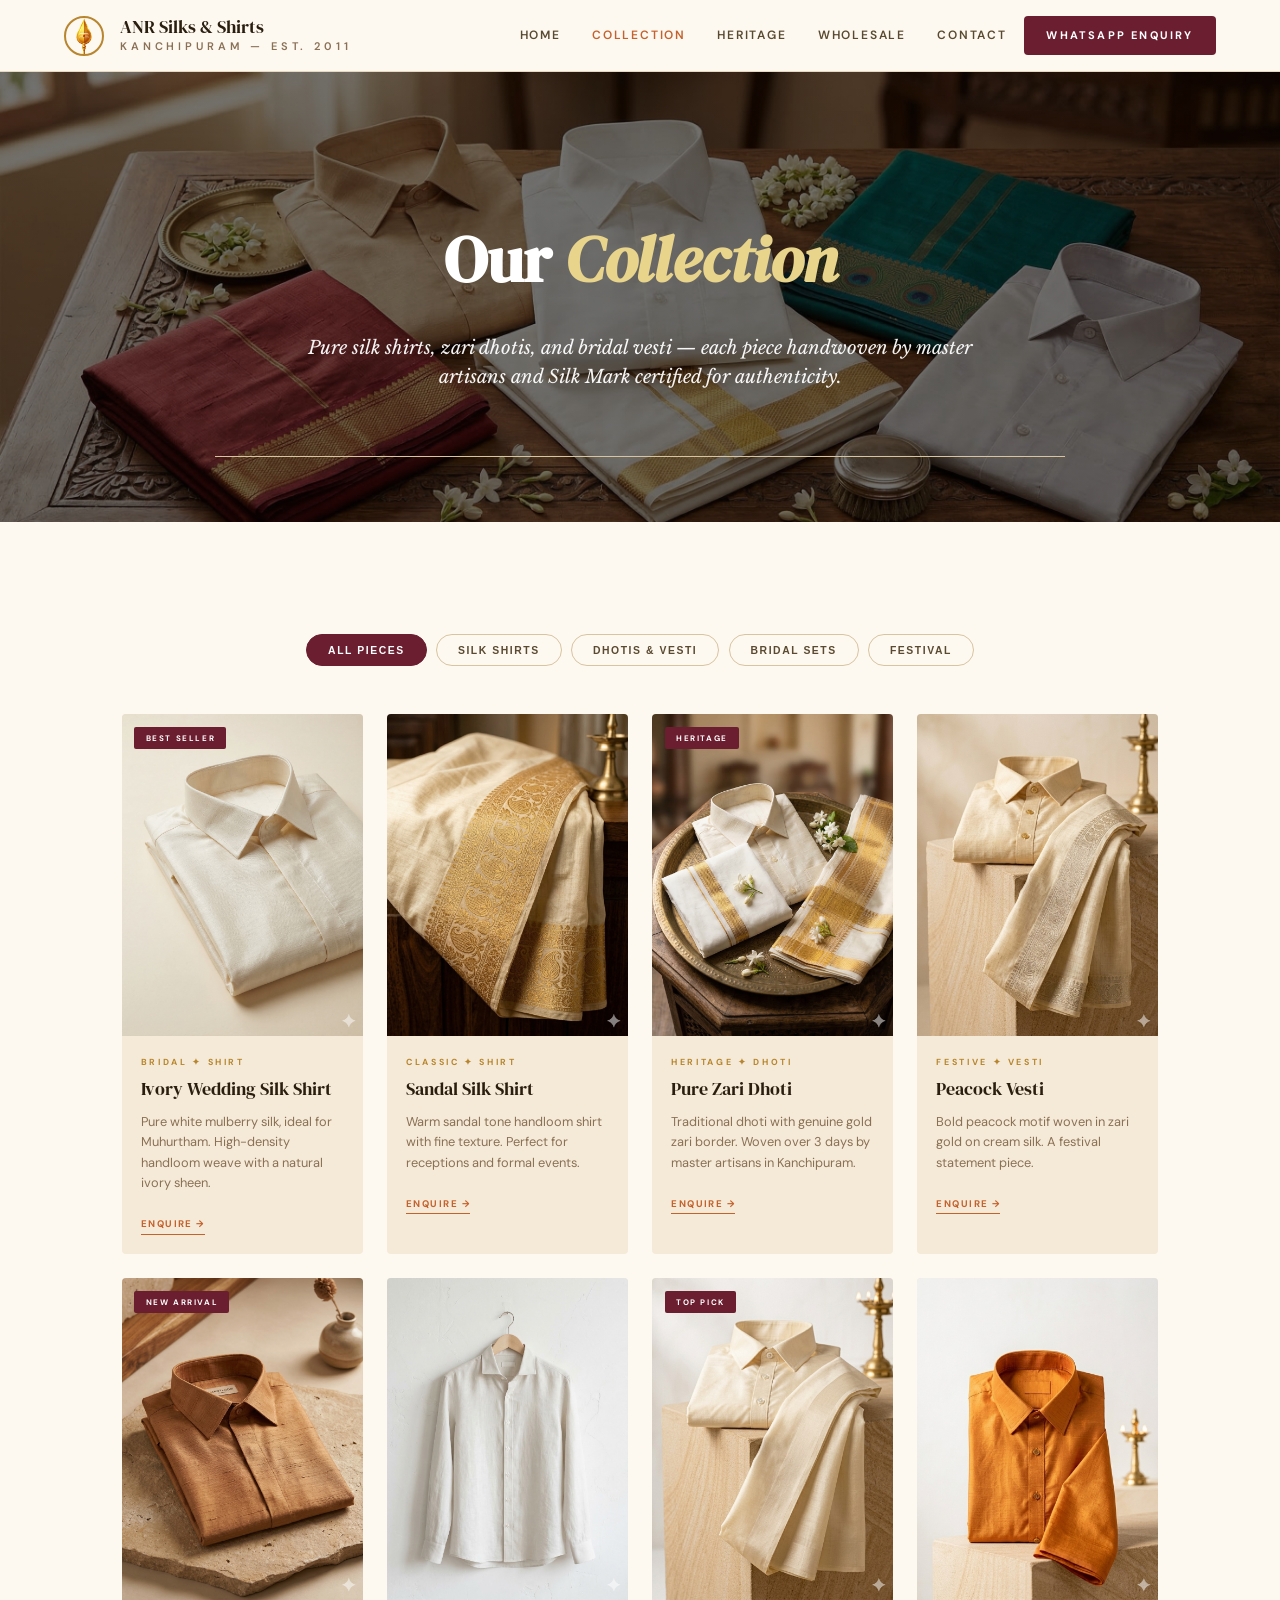
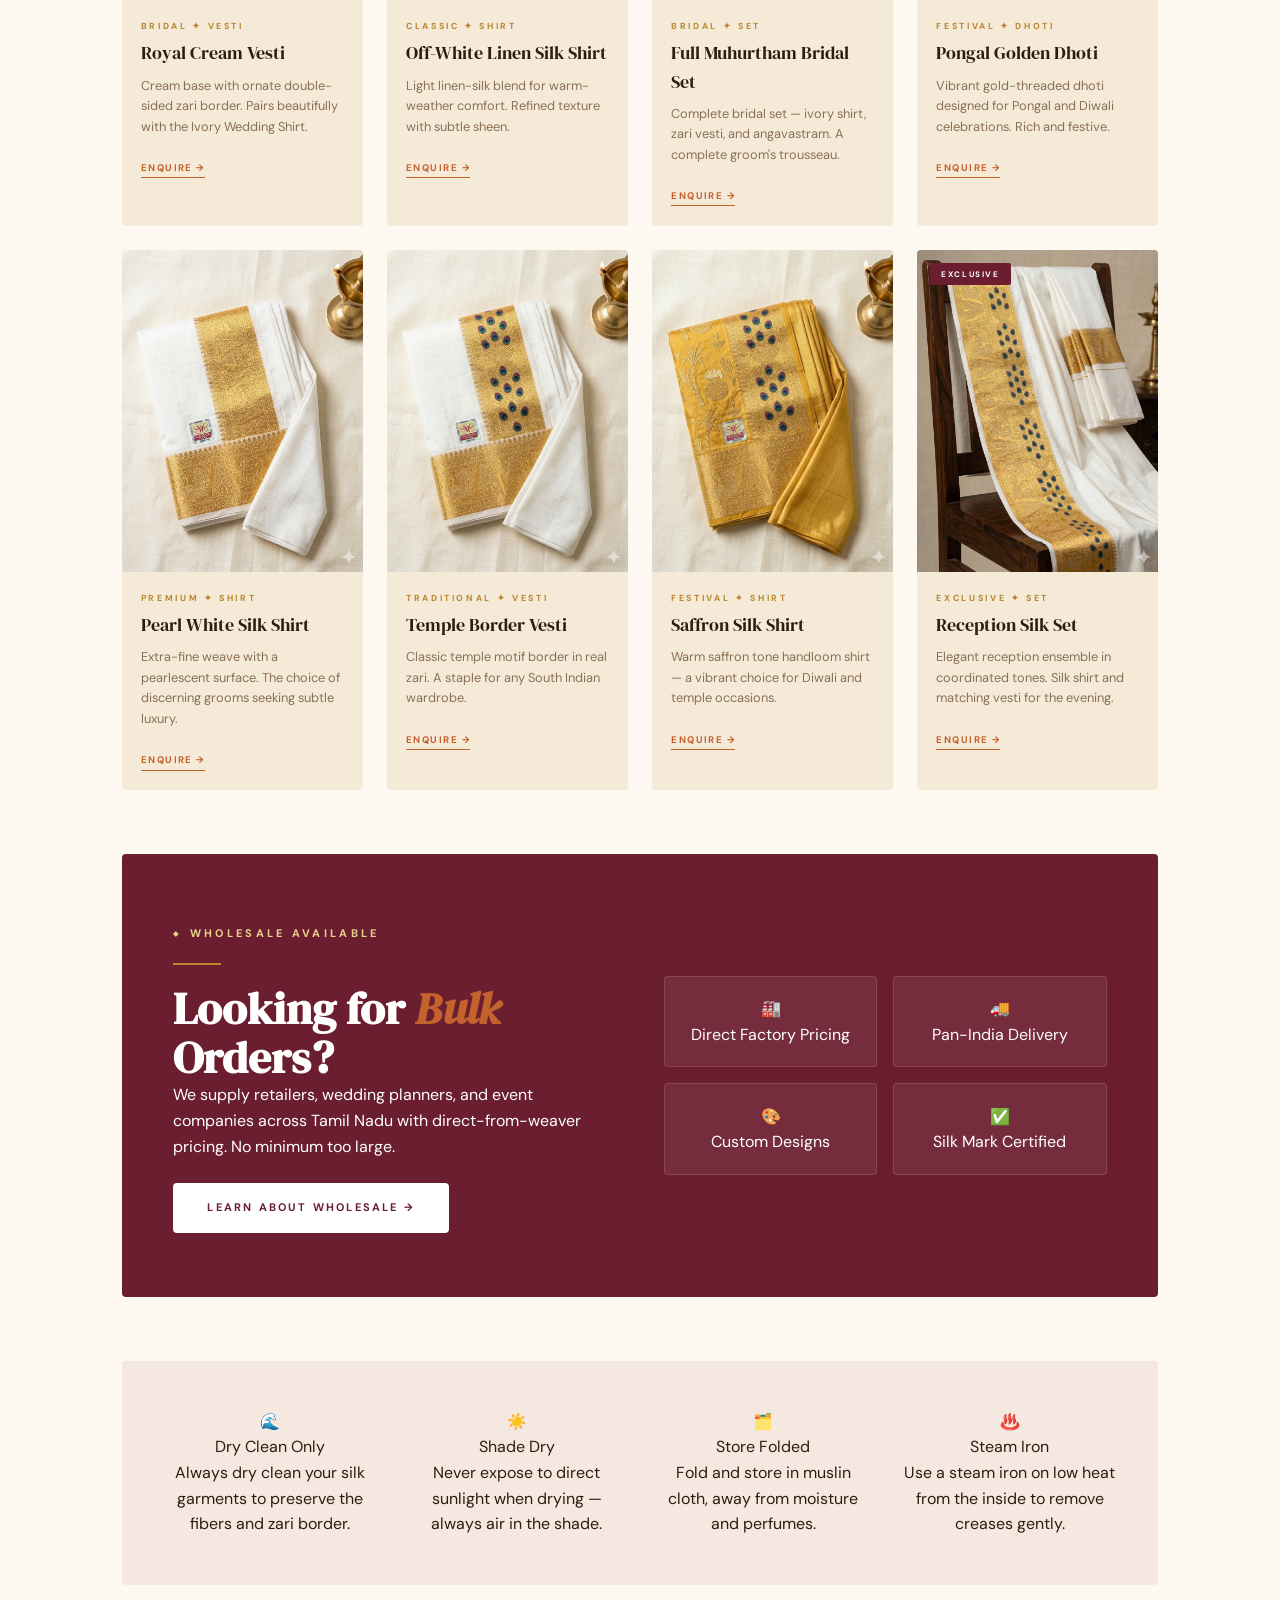
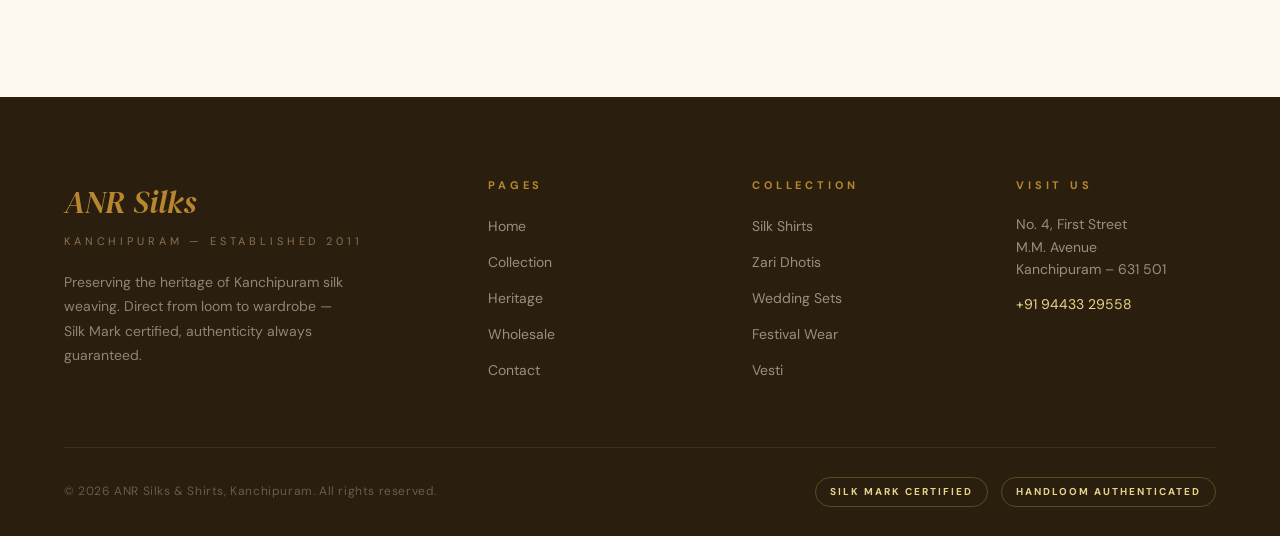
==== commit f0328a13: "Update collection.html" ====
--- a/pages/collection.html
+++ b/pages/collection.html
@@ -161,7 +161,10 @@
 <body>
 
 <div id="page-loader">
-    <div class="loader-emblem">A</div>
+    <!-- Loader emblem -->
+    <div class="loader-emblem">
+        <img src="../Vel-hindu-outline.png" alt="Vel">
+    </div>
     <div class="loader-brand">
         <span class="loader-brand-name">ANR Silks &amp; Shirts</span>
         <span class="loader-brand-sub">Kanchipuram — Est. 2011</span>
@@ -175,7 +178,10 @@
 <!-- NAV -->
 <nav class="site-nav">
     <a href="../index.html" class="nav-brand">
-        <div class="nav-emblem">A</div>
+        <!-- Nav emblem (pages/*.html — one level deep) -->
+        <div class="nav-emblem">
+            <img src="../Vel-hindu-outline.png" alt="Vel">
+        </div>
         <div class="nav-brand-text">
             <span class="nav-brand-name">ANR Silks & Shirts</span>
             <span class="nav-brand-sub">Kanchipuram — Est. 2011</span>
